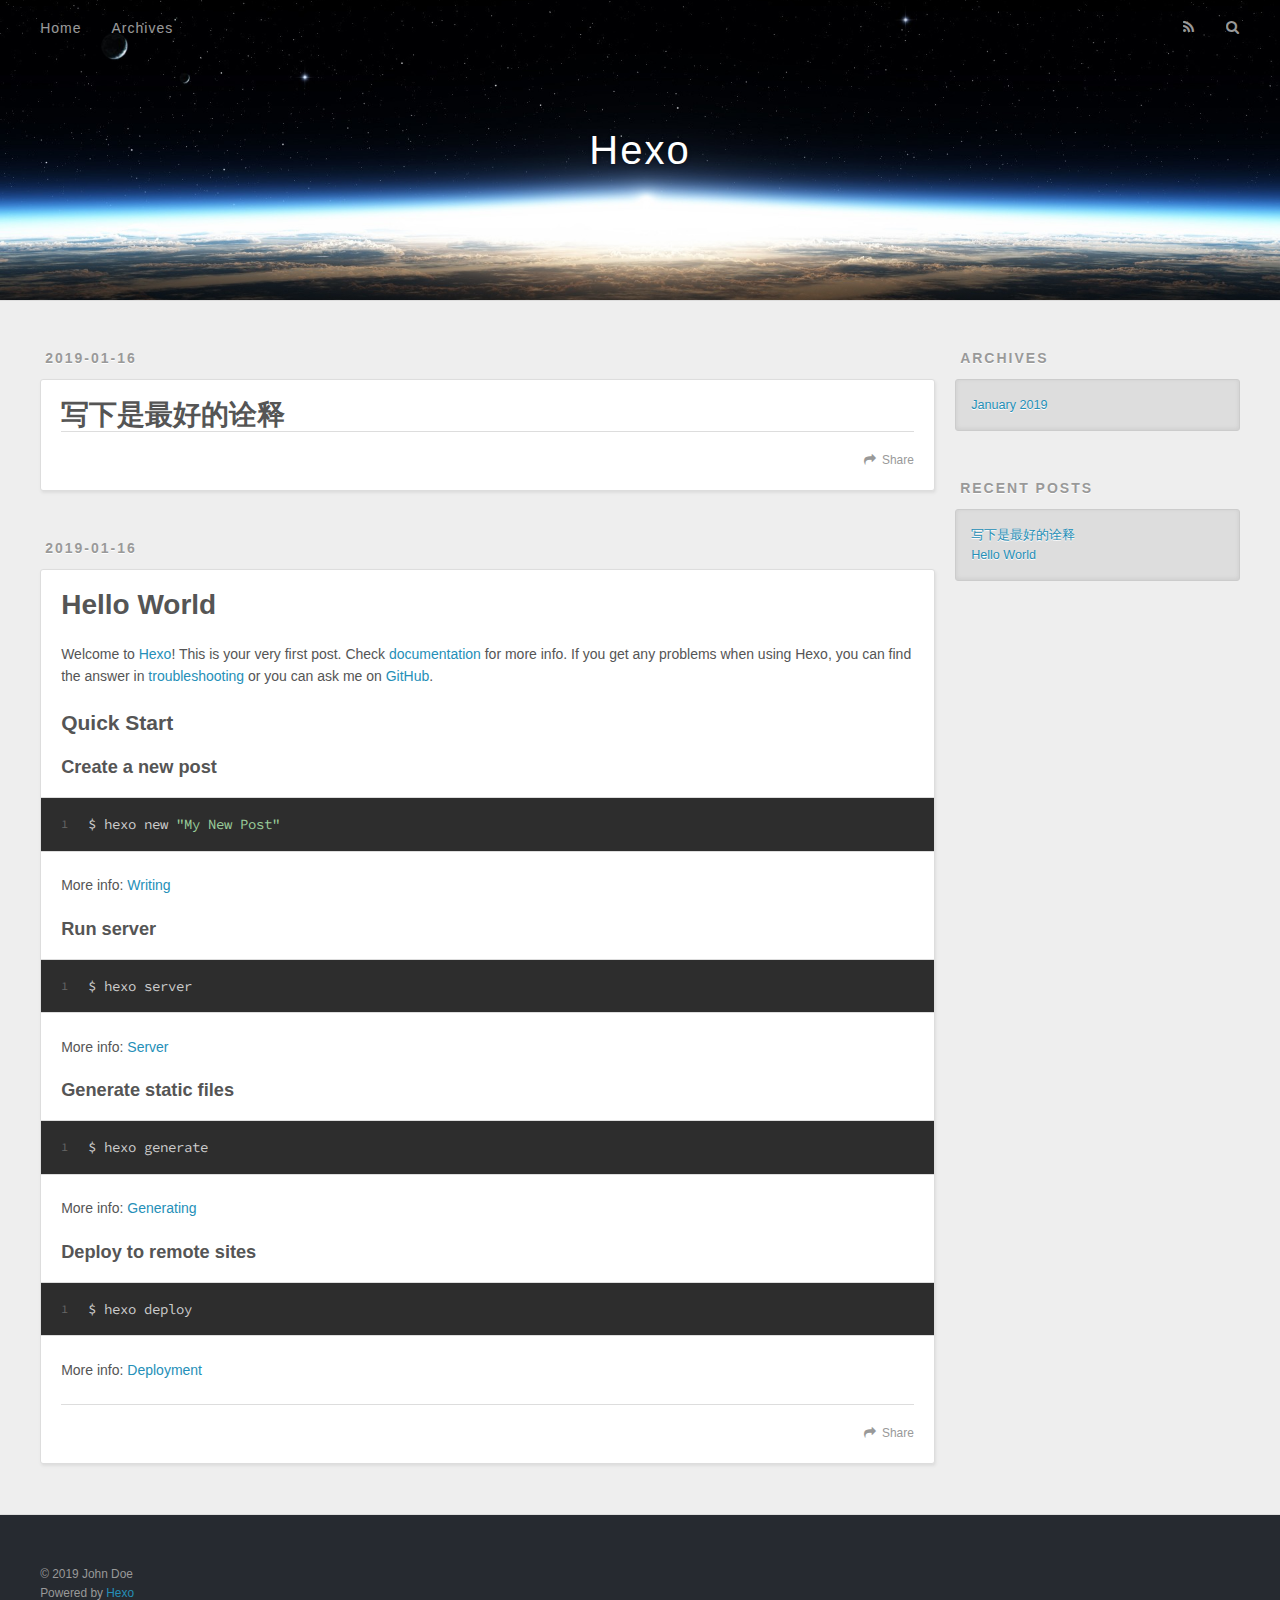
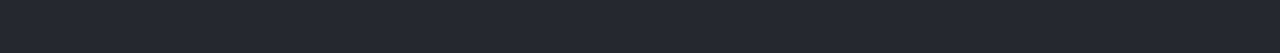
==== index.html @ 261a1e68 "Site updated: 2019-01-16 23:44:42" ====
<!DOCTYPE html>
<html>
<head><meta name="generator" content="Hexo 3.8.0">
  <meta charset="utf-8">
  

  
  <title>Hexo</title>
  <meta name="viewport" content="width=device-width, initial-scale=1, maximum-scale=1">
  <meta property="og:type" content="website">
<meta property="og:title" content="Hexo">
<meta property="og:url" content="http://yoursite.com/index.html">
<meta property="og:site_name" content="Hexo">
<meta property="og:locale" content="default">
<meta name="twitter:card" content="summary">
<meta name="twitter:title" content="Hexo">
  
    <link rel="alternate" href="/atom.xml" title="Hexo" type="application/atom+xml">
  
  
    <link rel="icon" href="/favicon.png">
  
  
    <link href="//fonts.googleapis.com/css?family=Source+Code+Pro" rel="stylesheet" type="text/css">
  
  <link rel="stylesheet" href="/css/style.css">
</head>
</html>
<body>
  <div id="container">
    <div id="wrap">
      <header id="header">
  <div id="banner"></div>
  <div id="header-outer" class="outer">
    <div id="header-title" class="inner">
      <h1 id="logo-wrap">
        <a href="/" id="logo">Hexo</a>
      </h1>
      
    </div>
    <div id="header-inner" class="inner">
      <nav id="main-nav">
        <a id="main-nav-toggle" class="nav-icon"></a>
        
          <a class="main-nav-link" href="/">Home</a>
        
          <a class="main-nav-link" href="/archives">Archives</a>
        
      </nav>
      <nav id="sub-nav">
        
          <a id="nav-rss-link" class="nav-icon" href="/atom.xml" title="RSS Feed"></a>
        
        <a id="nav-search-btn" class="nav-icon" title="Search"></a>
      </nav>
      <div id="search-form-wrap">
        <form action="//google.com/search" method="get" accept-charset="UTF-8" class="search-form"><input type="search" name="q" class="search-form-input" placeholder="Search"><button type="submit" class="search-form-submit">&#xF002;</button><input type="hidden" name="sitesearch" value="http://yoursite.com"></form>
      </div>
    </div>
  </div>
</header>
      <div class="outer">
        <section id="main">
  
    <article id="post-写下是最好的诠释" class="article article-type-post" itemscope="" itemprop="blogPost">
  <div class="article-meta">
    <a href="/2019/01/16/写下是最好的诠释/" class="article-date">
  <time datetime="2019-01-16T15:41:23.000Z" itemprop="datePublished">2019-01-16</time>
</a>
    
  </div>
  <div class="article-inner">
    
    
      <header class="article-header">
        
  
    <h1 itemprop="name">
      <a class="article-title" href="/2019/01/16/写下是最好的诠释/">写下是最好的诠释</a>
    </h1>
  

      </header>
    
    <div class="article-entry" itemprop="articleBody">
      
        
      
    </div>
    <footer class="article-footer">
      <a data-url="http://yoursite.com/2019/01/16/写下是最好的诠释/" data-id="cjqzctghq0001343mx49k6bph" class="article-share-link">Share</a>
      
      
    </footer>
  </div>
  
</article>


  
    <article id="post-hello-world" class="article article-type-post" itemscope="" itemprop="blogPost">
  <div class="article-meta">
    <a href="/2019/01/16/hello-world/" class="article-date">
  <time datetime="2019-01-16T15:27:47.713Z" itemprop="datePublished">2019-01-16</time>
</a>
    
  </div>
  <div class="article-inner">
    
    
      <header class="article-header">
        
  
    <h1 itemprop="name">
      <a class="article-title" href="/2019/01/16/hello-world/">Hello World</a>
    </h1>
  

      </header>
    
    <div class="article-entry" itemprop="articleBody">
      
        <p>Welcome to <a href="https://hexo.io/" target="_blank" rel="noopener">Hexo</a>! This is your very first post. Check <a href="https://hexo.io/docs/" target="_blank" rel="noopener">documentation</a> for more info. If you get any problems when using Hexo, you can find the answer in <a href="https://hexo.io/docs/troubleshooting.html" target="_blank" rel="noopener">troubleshooting</a> or you can ask me on <a href="https://github.com/hexojs/hexo/issues" target="_blank" rel="noopener">GitHub</a>.</p>
<h2 id="Quick-Start"><a href="#Quick-Start" class="headerlink" title="Quick Start"></a>Quick Start</h2><h3 id="Create-a-new-post"><a href="#Create-a-new-post" class="headerlink" title="Create a new post"></a>Create a new post</h3><figure class="highlight bash"><table><tr><td class="gutter"><pre><span class="line">1</span><br></pre></td><td class="code"><pre><span class="line">$ hexo new <span class="string">"My New Post"</span></span><br></pre></td></tr></table></figure>
<p>More info: <a href="https://hexo.io/docs/writing.html" target="_blank" rel="noopener">Writing</a></p>
<h3 id="Run-server"><a href="#Run-server" class="headerlink" title="Run server"></a>Run server</h3><figure class="highlight bash"><table><tr><td class="gutter"><pre><span class="line">1</span><br></pre></td><td class="code"><pre><span class="line">$ hexo server</span><br></pre></td></tr></table></figure>
<p>More info: <a href="https://hexo.io/docs/server.html" target="_blank" rel="noopener">Server</a></p>
<h3 id="Generate-static-files"><a href="#Generate-static-files" class="headerlink" title="Generate static files"></a>Generate static files</h3><figure class="highlight bash"><table><tr><td class="gutter"><pre><span class="line">1</span><br></pre></td><td class="code"><pre><span class="line">$ hexo generate</span><br></pre></td></tr></table></figure>
<p>More info: <a href="https://hexo.io/docs/generating.html" target="_blank" rel="noopener">Generating</a></p>
<h3 id="Deploy-to-remote-sites"><a href="#Deploy-to-remote-sites" class="headerlink" title="Deploy to remote sites"></a>Deploy to remote sites</h3><figure class="highlight bash"><table><tr><td class="gutter"><pre><span class="line">1</span><br></pre></td><td class="code"><pre><span class="line">$ hexo deploy</span><br></pre></td></tr></table></figure>
<p>More info: <a href="https://hexo.io/docs/deployment.html" target="_blank" rel="noopener">Deployment</a></p>

      
    </div>
    <footer class="article-footer">
      <a data-url="http://yoursite.com/2019/01/16/hello-world/" data-id="cjqzctghe0000343myiyubyk4" class="article-share-link">Share</a>
      
      
    </footer>
  </div>
  
</article>


  


</section>
        
          <aside id="sidebar">
  
    

  
    

  
    
  
    
  <div class="widget-wrap">
    <h3 class="widget-title">Archives</h3>
    <div class="widget">
      <ul class="archive-list"><li class="archive-list-item"><a class="archive-list-link" href="/archives/2019/01/">January 2019</a></li></ul>
    </div>
  </div>


  
    
  <div class="widget-wrap">
    <h3 class="widget-title">Recent Posts</h3>
    <div class="widget">
      <ul>
        
          <li>
            <a href="/2019/01/16/写下是最好的诠释/">写下是最好的诠释</a>
          </li>
        
          <li>
            <a href="/2019/01/16/hello-world/">Hello World</a>
          </li>
        
      </ul>
    </div>
  </div>

  
</aside>
        
      </div>
      <footer id="footer">
  
  <div class="outer">
    <div id="footer-info" class="inner">
      &copy; 2019 John Doe<br>
      Powered by <a href="http://hexo.io/" target="_blank">Hexo</a>
    </div>
  </div>
</footer>
    </div>
    <nav id="mobile-nav">
  
    <a href="/" class="mobile-nav-link">Home</a>
  
    <a href="/archives" class="mobile-nav-link">Archives</a>
  
</nav>
    

<script src="//ajax.googleapis.com/ajax/libs/jquery/2.0.3/jquery.min.js"></script>


  <link rel="stylesheet" href="/fancybox/jquery.fancybox.css">
  <script src="/fancybox/jquery.fancybox.pack.js"></script>


<script src="/js/script.js"></script>



  </div>
</body>
</html>
---- css/style.css ----
body {
  width: 100%;
}
body:before,
body:after {
  content: "";
  display: table;
}
body:after {
  clear: both;
}
html,
body,
div,
span,
applet,
object,
iframe,
h1,
h2,
h3,
h4,
h5,
h6,
p,
blockquote,
pre,
a,
abbr,
acronym,
address,
big,
cite,
code,
del,
dfn,
em,
img,
ins,
kbd,
q,
s,
samp,
small,
strike,
strong,
sub,
sup,
tt,
var,
dl,
dt,
dd,
ol,
ul,
li,
fieldset,
form,
label,
legend,
table,
caption,
tbody,
tfoot,
thead,
tr,
th,
td {
  margin: 0;
  padding: 0;
  border: 0;
  outline: 0;
  font-weight: inherit;
  font-style: inherit;
  font-family: inherit;
  font-size: 100%;
  vertical-align: baseline;
}
body {
  line-height: 1;
  color: #000;
  background: #fff;
}
ol,
ul {
  list-style: none;
}
table {
  border-collapse: separate;
  border-spacing: 0;
  vertical-align: middle;
}
caption,
th,
td {
  text-align: left;
  font-weight: normal;
  vertical-align: middle;
}
a img {
  border: none;
}
input,
button {
  margin: 0;
  padding: 0;
}
input::-moz-focus-inner,
button::-moz-focus-inner {
  border: 0;
  padding: 0;
}
@font-face {
  font-family: FontAwesome;
  font-style: normal;
  font-weight: normal;
  src: url("fonts/fontawesome-webfont.eot?v=#4.0.3");
  src: url("fonts/fontawesome-webfont.eot?#iefix&v=#4.0.3") format("embedded-opentype"), url("fonts/fontawesome-webfont.woff?v=#4.0.3") format("woff"), url("fonts/fontawesome-webfont.ttf?v=#4.0.3") format("truetype"), url("fonts/fontawesome-webfont.svg#fontawesomeregular?v=#4.0.3") format("svg");
}
html,
body,
#container {
  height: 100%;
}
body {
  background: #eee;
  font: 14px -apple-system, BlinkMacSystemFont, "Segoe UI", "Roboto", "Oxygen", "Ubuntu", "Cantarell", "Fira Sans", "Droid Sans", "Helvetica Neue", sans-serif;
  -webkit-text-size-adjust: 100%;
}
.outer {
  max-width: 1220px;
  margin: 0 auto;
  padding: 0 20px;
}
.outer:before,
.outer:after {
  content: "";
  display: table;
}
.outer:after {
  clear: both;
}
.inner {
  display: inline;
  float: left;
  width: 98.33333333333333%;
  margin: 0 0.833333333333333%;
}
.left,
.alignleft {
  float: left;
}
.right,
.alignright {
  float: right;
}
.clear {
  clear: both;
}
#container {
  position: relative;
}
.mobile-nav-on {
  overflow: hidden;
}
#wrap {
  height: 100%;
  width: 100%;
  position: absolute;
  top: 0;
  left: 0;
  -webkit-transition: 0.2s ease-out;
  -moz-transition: 0.2s ease-out;
  -ms-transition: 0.2s ease-out;
  transition: 0.2s ease-out;
  z-index: 1;
  background: #eee;
}
.mobile-nav-on #wrap {
  left: 280px;
}
@media screen and (min-width: 768px) {
  #main {
    display: inline;
    float: left;
    width: 73.33333333333333%;
    margin: 0 0.833333333333333%;
  }
}
.article-date,
.article-category-link,
.archive-year,
.widget-title {
  text-decoration: none;
  text-transform: uppercase;
  letter-spacing: 2px;
  color: #999;
  margin-bottom: 1em;
  margin-left: 5px;
  line-height: 1em;
  text-shadow: 0 1px #fff;
  font-weight: bold;
}
.article-inner,
.archive-article-inner {
  background: #fff;
  -webkit-box-shadow: 1px 2px 3px #ddd;
  box-shadow: 1px 2px 3px #ddd;
  border: 1px solid #ddd;
  border-radius: 3px;
}
.article-entry h1,
.widget h1 {
  font-size: 2em;
}
.article-entry h2,
.widget h2 {
  font-size: 1.5em;
}
.article-entry h3,
.widget h3 {
  font-size: 1.3em;
}
.article-entry h4,
.widget h4 {
  font-size: 1.2em;
}
.article-entry h5,
.widget h5 {
  font-size: 1em;
}
.article-entry h6,
.widget h6 {
  font-size: 1em;
  color: #999;
}
.article-entry hr,
.widget hr {
  border: 1px dashed #ddd;
}
.article-entry strong,
.widget strong {
  font-weight: bold;
}
.article-entry em,
.widget em,
.article-entry cite,
.widget cite {
  font-style: italic;
}
.article-entry sup,
.widget sup,
.article-entry sub,
.widget sub {
  font-size: 0.75em;
  line-height: 0;
  position: relative;
  vertical-align: baseline;
}
.article-entry sup,
.widget sup {
  top: -0.5em;
}
.article-entry sub,
.widget sub {
  bottom: -0.2em;
}
.article-entry small,
.widget small {
  font-size: 0.85em;
}
.article-entry acronym,
.widget acronym,
.article-entry abbr,
.widget abbr {
  border-bottom: 1px dotted;
}
.article-entry ul,
.widget ul,
.article-entry ol,
.widget ol,
.article-entry dl,
.widget dl {
  margin: 0 20px;
  line-height: 1.6em;
}
.article-entry ul ul,
.widget ul ul,
.article-entry ol ul,
.widget ol ul,
.article-entry ul ol,
.widget ul ol,
.article-entry ol ol,
.widget ol ol {
  margin-top: 0;
  margin-bottom: 0;
}
.article-entry ul,
.widget ul {
  list-style: disc;
}
.article-entry ol,
.widget ol {
  list-style: decimal;
}
.article-entry dt,
.widget dt {
  font-weight: bold;
}
#header {
  height: 300px;
  position: relative;
  border-bottom: 1px solid #ddd;
}
#header:before,
#header:after {
  content: "";
  position: absolute;
  left: 0;
  right: 0;
  height: 40px;
}
#header:before {
  top: 0;
  background: -webkit-linear-gradient(rgba(0,0,0,0.2), transparent);
  background: -moz-linear-gradient(rgba(0,0,0,0.2), transparent);
  background: -ms-linear-gradient(rgba(0,0,0,0.2), transparent);
  background: linear-gradient(rgba(0,0,0,0.2), transparent);
}
#header:after {
  bottom: 0;
  background: -webkit-linear-gradient(transparent, rgba(0,0,0,0.2));
  background: -moz-linear-gradient(transparent, rgba(0,0,0,0.2));
  background: -ms-linear-gradient(transparent, rgba(0,0,0,0.2));
  background: linear-gradient(transparent, rgba(0,0,0,0.2));
}
#header-outer {
  height: 100%;
  position: relative;
}
#header-inner {
  position: relative;
  overflow: hidden;
}
#banner {
  position: absolute;
  top: 0;
  left: 0;
  width: 100%;
  height: 100%;
  background: url("images/banner.jpg") center #000;
  -webkit-background-size: cover;
  -moz-background-size: cover;
  background-size: cover;
  z-index: -1;
}
#header-title {
  text-align: center;
  height: 40px;
  position: absolute;
  top: 50%;
  left: 0;
  margin-top: -20px;
}
#logo,
#subtitle {
  text-decoration: none;
  color: #fff;
  font-weight: 300;
  text-shadow: 0 1px 4px rgba(0,0,0,0.3);
}
#logo {
  font-size: 40px;
  line-height: 40px;
  letter-spacing: 2px;
}
#subtitle {
  font-size: 16px;
  line-height: 16px;
  letter-spacing: 1px;
}
#subtitle-wrap {
  margin-top: 16px;
}
#main-nav {
  float: left;
  margin-left: -15px;
}
.nav-icon,
.main-nav-link {
  float: left;
  color: #fff;
  opacity: 0.6;
  text-decoration: none;
  text-shadow: 0 1px rgba(0,0,0,0.2);
  -webkit-transition: opacity 0.2s;
  -moz-transition: opacity 0.2s;
  -ms-transition: opacity 0.2s;
  transition: opacity 0.2s;
  display: block;
  padding: 20px 15px;
}
.nav-icon:hover,
.main-nav-link:hover {
  opacity: 1;
}
.nav-icon {
  font-family: FontAwesome;
  text-align: center;
  font-size: 14px;
  width: 14px;
  height: 14px;
  padding: 20px 15px;
  position: relative;
  cursor: pointer;
}
.main-nav-link {
  font-weight: 300;
  letter-spacing: 1px;
}
@media screen and (max-width: 479px) {
  .main-nav-link {
    display: none;
  }
}
#main-nav-toggle {
  display: none;
}
#main-nav-toggle:before {
  content: "\f0c9";
}
@media screen and (max-width: 479px) {
  #main-nav-toggle {
    display: block;
  }
}
#sub-nav {
  float: right;
  margin-right: -15px;
}
#nav-rss-link:before {
  content: "\f09e";
}
#nav-search-btn:before {
  content: "\f002";
}
#search-form-wrap {
  position: absolute;
  top: 15px;
  width: 150px;
  height: 30px;
  right: -150px;
  opacity: 0;
  -webkit-transition: 0.2s ease-out;
  -moz-transition: 0.2s ease-out;
  -ms-transition: 0.2s ease-out;
  transition: 0.2s ease-out;
}
#search-form-wrap.on {
  opacity: 1;
  right: 0;
}
@media screen and (max-width: 479px) {
  #search-form-wrap {
    width: 100%;
    right: -100%;
  }
}
.search-form {
  position: absolute;
  top: 0;
  left: 0;
  right: 0;
  background: #fff;
  padding: 5px 15px;
  border-radius: 15px;
  -webkit-box-shadow: 0 0 10px rgba(0,0,0,0.3);
  box-shadow: 0 0 10px rgba(0,0,0,0.3);
}
.search-form-input {
  border: none;
  background: none;
  color: #555;
  width: 100%;
  font: 13px -apple-system, BlinkMacSystemFont, "Segoe UI", "Roboto", "Oxygen", "Ubuntu", "Cantarell", "Fira Sans", "Droid Sans", "Helvetica Neue", sans-serif;
  outline: none;
}
.search-form-input::-webkit-search-results-decoration,
.search-form-input::-webkit-search-cancel-button {
  -webkit-appearance: none;
}
.search-form-submit {
  position: absolute;
  top: 50%;
  right: 10px;
  margin-top: -7px;
  font: 13px FontAwesome;
  border: none;
  background: none;
  color: #bbb;
  cursor: pointer;
}
.search-form-submit:hover,
.search-form-submit:focus {
  color: #777;
}
.article {
  margin: 50px 0;
}
.article-inner {
  overflow: hidden;
}
.article-meta:before,
.article-meta:after {
  content: "";
  display: table;
}
.article-meta:after {
  clear: both;
}
.article-date {
  float: left;
}
.article-category {
  float: left;
  line-height: 1em;
  color: #ccc;
  text-shadow: 0 1px #fff;
  margin-left: 8px;
}
.article-category:before {
  content: "\2022";
}
.article-category-link {
  margin: 0 12px 1em;
}
.article-header {
  padding: 20px 20px 0;
}
.article-title {
  text-decoration: none;
  font-size: 2em;
  font-weight: bold;
  color: #555;
  line-height: 1.1em;
  -webkit-transition: color 0.2s;
  -moz-transition: color 0.2s;
  -ms-transition: color 0.2s;
  transition: color 0.2s;
}
a.article-title:hover {
  color: #258fb8;
}
.article-entry {
  color: #555;
  padding: 0 20px;
}
.article-entry:before,
.article-entry:after {
  content: "";
  display: table;
}
.article-entry:after {
  clear: both;
}
.article-entry p,
.article-entry table {
  line-height: 1.6em;
  margin: 1.6em 0;
}
.article-entry h1,
.article-entry h2,
.article-entry h3,
.article-entry h4,
.article-entry h5,
.article-entry h6 {
  font-weight: bold;
}
.article-entry h1,
.article-entry h2,
.article-entry h3,
.article-entry h4,
.article-entry h5,
.article-entry h6 {
  line-height: 1.1em;
  margin: 1.1em 0;
}
.article-entry a {
  color: #258fb8;
  text-decoration: none;
}
.article-entry a:hover {
  text-decoration: underline;
}
.article-entry ul,
.article-entry ol,
.article-entry dl {
  margin-top: 1.6em;
  margin-bottom: 1.6em;
}
.article-entry img,
.article-entry video {
  max-width: 100%;
  height: auto;
  display: block;
  margin: auto;
}
.article-entry iframe {
  border: none;
}
.article-entry table {
  width: 100%;
  border-collapse: collapse;
  border-spacing: 0;
}
.article-entry th {
  font-weight: bold;
  border-bottom: 3px solid #ddd;
  padding-bottom: 0.5em;
}
.article-entry td {
  border-bottom: 1px solid #ddd;
  padding: 10px 0;
}
.article-entry blockquote {
  font-family: Georgia, "Times New Roman", serif;
  font-size: 1.4em;
  margin: 1.6em 20px;
  text-align: center;
}
.article-entry blockquote footer {
  font-size: 14px;
  margin: 1.6em 0;
  font-family: -apple-system, BlinkMacSystemFont, "Segoe UI", "Roboto", "Oxygen", "Ubuntu", "Cantarell", "Fira Sans", "Droid Sans", "Helvetica Neue", sans-serif;
}
.article-entry blockquote footer cite:before {
  content: "—";
  padding: 0 0.5em;
}
.article-entry .pullquote {
  text-align: left;
  width: 45%;
  margin: 0;
}
.article-entry .pullquote.left {
  margin-left: 0.5em;
  margin-right: 1em;
}
.article-entry .pullquote.right {
  margin-right: 0.5em;
  margin-left: 1em;
}
.article-entry .caption {
  color: #999;
  display: block;
  font-size: 0.9em;
  margin-top: 0.5em;
  position: relative;
  text-align: center;
}
.article-entry .video-container {
  position: relative;
  padding-top: 56.25%;
  height: 0;
  overflow: hidden;
}
.article-entry .video-container iframe,
.article-entry .video-container object,
.article-entry .video-container embed {
  position: absolute;
  top: 0;
  left: 0;
  width: 100%;
  height: 100%;
  margin-top: 0;
}
.article-more-link a {
  display: inline-block;
  line-height: 1em;
  padding: 6px 15px;
  border-radius: 15px;
  background: #eee;
  color: #999;
  text-shadow: 0 1px #fff;
  text-decoration: none;
}
.article-more-link a:hover {
  background: #258fb8;
  color: #fff;
  text-decoration: none;
  text-shadow: 0 1px #1e7293;
}
.article-footer {
  font-size: 0.85em;
  line-height: 1.6em;
  border-top: 1px solid #ddd;
  padding-top: 1.6em;
  margin: 0 20px 20px;
}
.article-footer:before,
.article-footer:after {
  content: "";
  display: table;
}
.article-footer:after {
  clear: both;
}
.article-footer a {
  color: #999;
  text-decoration: none;
}
.article-footer a:hover {
  color: #555;
}
.article-tag-list-item {
  float: left;
  margin-right: 10px;
}
.article-tag-list-link:before {
  content: "#";
}
.article-comment-link {
  float: right;
}
.article-comment-link:before {
  content: "\f075";
  font-family: FontAwesome;
  padding-right: 8px;
}
.article-share-link {
  cursor: pointer;
  float: right;
  margin-left: 20px;
}
.article-share-link:before {
  content: "\f064";
  font-family: FontAwesome;
  padding-right: 6px;
}
#article-nav {
  position: relative;
}
#article-nav:before,
#article-nav:after {
  content: "";
  display: table;
}
#article-nav:after {
  clear: both;
}
@media screen and (min-width: 768px) {
  #article-nav {
    margin: 50px 0;
  }
  #article-nav:before {
    width: 8px;
    height: 8px;
    position: absolute;
    top: 50%;
    left: 50%;
    margin-top: -4px;
    margin-left: -4px;
    content: "";
    border-radius: 50%;
    background: #ddd;
    -webkit-box-shadow: 0 1px 2px #fff;
    box-shadow: 0 1px 2px #fff;
  }
}
.article-nav-link-wrap {
  text-decoration: none;
  text-shadow: 0 1px #fff;
  color: #999;
  -webkit-box-sizing: border-box;
  -moz-box-sizing: border-box;
  box-sizing: border-box;
  margin-top: 50px;
  text-align: center;
  display: block;
}
.article-nav-link-wrap:hover {
  color: #555;
}
@media screen and (min-width: 768px) {
  .article-nav-link-wrap {
    width: 50%;
    margin-top: 0;
  }
}
@media screen and (min-width: 768px) {
  #article-nav-newer {
    float: left;
    text-align: right;
    padding-right: 20px;
  }
}
@media screen and (min-width: 768px) {
  #article-nav-older {
    float: right;
    text-align: left;
    padding-left: 20px;
  }
}
.article-nav-caption {
  text-transform: uppercase;
  letter-spacing: 2px;
  color: #ddd;
  line-height: 1em;
  font-weight: bold;
}
#article-nav-newer .article-nav-caption {
  margin-right: -2px;
}
.article-nav-title {
  font-size: 0.85em;
  line-height: 1.6em;
  margin-top: 0.5em;
}
.article-share-box {
  position: absolute;
  display: none;
  background: #fff;
  -webkit-box-shadow: 1px 2px 10px rgba(0,0,0,0.2);
  box-shadow: 1px 2px 10px rgba(0,0,0,0.2);
  border-radius: 3px;
  margin-left: -145px;
  overflow: hidden;
  z-index: 1;
}
.article-share-box.on {
  display: block;
}
.article-share-input {
  width: 100%;
  background: none;
  -webkit-box-sizing: border-box;
  -moz-box-sizing: border-box;
  box-sizing: border-box;
  font: 14px -apple-system, BlinkMacSystemFont, "Segoe UI", "Roboto", "Oxygen", "Ubuntu", "Cantarell", "Fira Sans", "Droid Sans", "Helvetica Neue", sans-serif;
  padding: 0 15px;
  color: #555;
  outline: none;
  border: 1px solid #ddd;
  border-radius: 3px 3px 0 0;
  height: 36px;
  line-height: 36px;
}
.article-share-links {
  background: #eee;
}
.article-share-links:before,
.article-share-links:after {
  content: "";
  display: table;
}
.article-share-links:after {
  clear: both;
}
.article-share-twitter,
.article-share-facebook,
.article-share-pinterest,
.article-share-google {
  width: 50px;
  height: 36px;
  display: block;
  float: left;
  position: relative;
  color: #999;
  text-shadow: 0 1px #fff;
}
.article-share-twitter:before,
.article-share-facebook:before,
.article-share-pinterest:before,
.article-share-google:before {
  font-size: 20px;
  font-family: FontAwesome;
  width: 20px;
  height: 20px;
  position: absolute;
  top: 50%;
  left: 50%;
  margin-top: -10px;
  margin-left: -10px;
  text-align: center;
}
.article-share-twitter:hover,
.article-share-facebook:hover,
.article-share-pinterest:hover,
.article-share-google:hover {
  color: #fff;
}
.article-share-twitter:before {
  content: "\f099";
}
.article-share-twitter:hover {
  background: #00aced;
  text-shadow: 0 1px #008abe;
}
.article-share-facebook:before {
  content: "\f09a";
}
.article-share-facebook:hover {
  background: #3b5998;
  text-shadow: 0 1px #2f477a;
}
.article-share-pinterest:before {
  content: "\f0d2";
}
.article-share-pinterest:hover {
  background: #cb2027;
  text-shadow: 0 1px #a21a1f;
}
.article-share-google:before {
  content: "\f0d5";
}
.article-share-google:hover {
  background: #dd4b39;
  text-shadow: 0 1px #be3221;
}
.article-gallery {
  background: #000;
  position: relative;
}
.article-gallery-photos {
  position: relative;
  overflow: hidden;
}
.article-gallery-img {
  display: none;
  max-width: 100%;
}
.article-gallery-img:first-child {
  display: block;
}
.article-gallery-img.loaded {
  position: absolute;
  display: block;
}
.article-gallery-img img {
  display: block;
  max-width: 100%;
  margin: 0 auto;
}
#comments {
  background: #fff;
  -webkit-box-shadow: 1px 2px 3px #ddd;
  box-shadow: 1px 2px 3px #ddd;
  padding: 20px;
  border: 1px solid #ddd;
  border-radius: 3px;
  margin: 50px 0;
}
#comments a {
  color: #258fb8;
}
.archives-wrap {
  margin: 50px 0;
}
.archives:before,
.archives:after {
  content: "";
  display: table;
}
.archives:after {
  clear: both;
}
.archive-year-wrap {
  margin-bottom: 1em;
}
.archives {
  -webkit-column-gap: 10px;
  -moz-column-gap: 10px;
  column-gap: 10px;
}
@media screen and (min-width: 480px) and (max-width: 767px) {
  .archives {
    -webkit-column-count: 2;
    -moz-column-count: 2;
    column-count: 2;
  }
}
@media screen and (min-width: 768px) {
  .archives {
    -webkit-column-count: 3;
    -moz-column-count: 3;
    column-count: 3;
  }
}
.archive-article {
  -webkit-column-break-inside: avoid;
  page-break-inside: avoid;
  overflow: hidden;
  break-inside: avoid-column;
}
.archive-article-inner {
  padding: 10px;
  margin-bottom: 15px;
}
.archive-article-title {
  text-decoration: none;
  font-weight: bold;
  color: #555;
  -webkit-transition: color 0.2s;
  -moz-transition: color 0.2s;
  -ms-transition: color 0.2s;
  transition: color 0.2s;
  line-height: 1.6em;
}
.archive-article-title:hover {
  color: #258fb8;
}
.archive-article-footer {
  margin-top: 1em;
}
.archive-article-date {
  color: #999;
  text-decoration: none;
  font-size: 0.85em;
  line-height: 1em;
  margin-bottom: 0.5em;
  display: block;
}
#page-nav {
  margin: 50px auto;
  background: #fff;
  -webkit-box-shadow: 1px 2px 3px #ddd;
  box-shadow: 1px 2px 3px #ddd;
  border: 1px solid #ddd;
  border-radius: 3px;
  text-align: center;
  color: #999;
  overflow: hidden;
}
#page-nav:before,
#page-nav:after {
  content: "";
  display: table;
}
#page-nav:after {
  clear: both;
}
#page-nav a,
#page-nav span {
  padding: 10px 20px;
  line-height: 1;
  height: 2ex;
}
#page-nav a {
  color: #999;
  text-decoration: none;
}
#page-nav a:hover {
  background: #999;
  color: #fff;
}
#page-nav .prev {
  float: left;
}
#page-nav .next {
  float: right;
}
#page-nav .page-number {
  display: inline-block;
}
@media screen and (max-width: 479px) {
  #page-nav .page-number {
    display: none;
  }
}
#page-nav .current {
  color: #555;
  font-weight: bold;
}
#page-nav .space {
  color: #ddd;
}
#footer {
  background: #262a30;
  padding: 50px 0;
  border-top: 1px solid #ddd;
  color: #999;
}
#footer a {
  color: #258fb8;
  text-decoration: none;
}
#footer a:hover {
  text-decoration: underline;
}
#footer-info {
  line-height: 1.6em;
  font-size: 0.85em;
}
.article-entry pre,
.article-entry .highlight {
  background: #2d2d2d;
  margin: 0 -20px;
  padding: 15px 20px;
  border-style: solid;
  border-color: #ddd;
  border-width: 1px 0;
  overflow: auto;
  color: #ccc;
  line-height: 22.400000000000002px;
}
.article-entry .highlight .gutter pre,
.article-entry .gist .gist-file .gist-data .line-numbers {
  color: #666;
  font-size: 0.85em;
}
.article-entry pre,
.article-entry code {
  font-family: "Source Code Pro", Consolas, Monaco, Menlo, Consolas, monospace;
}
.article-entry code {
  background: #eee;
  text-shadow: 0 1px #fff;
  padding: 0 0.3em;
}
.article-entry pre code {
  background: none;
  text-shadow: none;
  padding: 0;
}
.article-entry .highlight pre {
  border: none;
  margin: 0;
  padding: 0;
}
.article-entry .highlight table {
  margin: 0;
  width: auto;
}
.article-entry .highlight td {
  border: none;
  padding: 0;
}
.article-entry .highlight figcaption {
  font-size: 0.85em;
  color: #999;
  line-height: 1em;
  margin-bottom: 1em;
}
.article-entry .highlight figcaption:before,
.article-entry .highlight figcaption:after {
  content: "";
  display: table;
}
.article-entry .highlight figcaption:after {
  clear: both;
}
.article-entry .highlight figcaption a {
  float: right;
}
.article-entry .highlight .gutter pre {
  text-align: right;
  padding-right: 20px;
}
.article-entry .highlight .line {
  height: 22.400000000000002px;
}
.article-entry .highlight .line.marked {
  background: #515151;
}
.article-entry .gist {
  margin: 0 -20px;
  border-style: solid;
  border-color: #ddd;
  border-width: 1px 0;
  background: #2d2d2d;
  padding: 15px 20px 15px 0;
}
.article-entry .gist .gist-file {
  border: none;
  font-family: "Source Code Pro", Consolas, Monaco, Menlo, Consolas, monospace;
  margin: 0;
}
.article-entry .gist .gist-file .gist-data {
  background: none;
  border: none;
}
.article-entry .gist .gist-file .gist-data .line-numbers {
  background: none;
  border: none;
  padding: 0 20px 0 0;
}
.article-entry .gist .gist-file .gist-data .line-data {
  padding: 0 !important;
}
.article-entry .gist .gist-file .highlight {
  margin: 0;
  padding: 0;
  border: none;
}
.article-entry .gist .gist-file .gist-meta {
  background: #2d2d2d;
  color: #999;
  font: 0.85em -apple-system, BlinkMacSystemFont, "Segoe UI", "Roboto", "Oxygen", "Ubuntu", "Cantarell", "Fira Sans", "Droid Sans", "Helvetica Neue", sans-serif;
  text-shadow: 0 0;
  padding: 0;
  margin-top: 1em;
  margin-left: 20px;
}
.article-entry .gist .gist-file .gist-meta a {
  color: #258fb8;
  font-weight: normal;
}
.article-entry .gist .gist-file .gist-meta a:hover {
  text-decoration: underline;
}
pre .comment,
pre .title {
  color: #999;
}
pre .variable,
pre .attribute,
pre .tag,
pre .regexp,
pre .ruby .constant,
pre .xml .tag .title,
pre .xml .pi,
pre .xml .doctype,
pre .html .doctype,
pre .css .id,
pre .css .class,
pre .css .pseudo {
  color: #f2777a;
}
pre .number,
pre .preprocessor,
pre .built_in,
pre .literal,
pre .params,
pre .constant {
  color: #f99157;
}
pre .class,
pre .ruby .class .title,
pre .css .rules .attribute {
  color: #9c9;
}
pre .string,
pre .value,
pre .inheritance,
pre .header,
pre .ruby .symbol,
pre .xml .cdata {
  color: #9c9;
}
pre .css .hexcolor {
  color: #6cc;
}
pre .function,
pre .python .decorator,
pre .python .title,
pre .ruby .function .title,
pre .ruby .title .keyword,
pre .perl .sub,
pre .javascript .title,
pre .coffeescript .title {
  color: #69c;
}
pre .keyword,
pre .javascript .function {
  color: #c9c;
}
@media screen and (max-width: 479px) {
  #mobile-nav {
    position: absolute;
    top: 0;
    left: 0;
    width: 280px;
    height: 100%;
    background: #191919;
    border-right: 1px solid #fff;
  }
}
@media screen and (max-width: 479px) {
  .mobile-nav-link {
    display: block;
    color: #999;
    text-decoration: none;
    padding: 15px 20px;
    font-weight: bold;
  }
  .mobile-nav-link:hover {
    color: #fff;
  }
}
@media screen and (min-width: 768px) {
  #sidebar {
    display: inline;
    float: left;
    width: 23.333333333333332%;
    margin: 0 0.833333333333333%;
  }
}
.widget-wrap {
  margin: 50px 0;
}
.widget {
  color: #777;
  text-shadow: 0 1px #fff;
  background: #ddd;
  -webkit-box-shadow: 0 -1px 4px #ccc inset;
  box-shadow: 0 -1px 4px #ccc inset;
  border: 1px solid #ccc;
  padding: 15px;
  border-radius: 3px;
}
.widget a {
  color: #258fb8;
  text-decoration: none;
}
.widget a:hover {
  text-decoration: underline;
}
.widget ul ul,
.widget ol ul,
.widget dl ul,
.widget ul ol,
.widget ol ol,
.widget dl ol,
.widget ul dl,
.widget ol dl,
.widget dl dl {
  margin-left: 15px;
  list-style: disc;
}
.widget {
  line-height: 1.6em;
  word-wrap: break-word;
  font-size: 0.9em;
}
.widget ul,
.widget ol {
  list-style: none;
  margin: 0;
}
.widget ul ul,
.widget ol ul,
.widget ul ol,
.widget ol ol {
  margin: 0 20px;
}
.widget ul ul,
.widget ol ul {
  list-style: disc;
}
.widget ul ol,
.widget ol ol {
  list-style: decimal;
}
.category-list-count,
.tag-list-count,
.archive-list-count {
  padding-left: 5px;
  color: #999;
  font-size: 0.85em;
}
.category-list-count:before,
.tag-list-count:before,
.archive-list-count:before {
  content: "(";
}
.category-list-count:after,
.tag-list-count:after,
.archive-list-count:after {
  content: ")";
}
.tagcloud a {
  margin-right: 5px;
  display: inline-block;
}
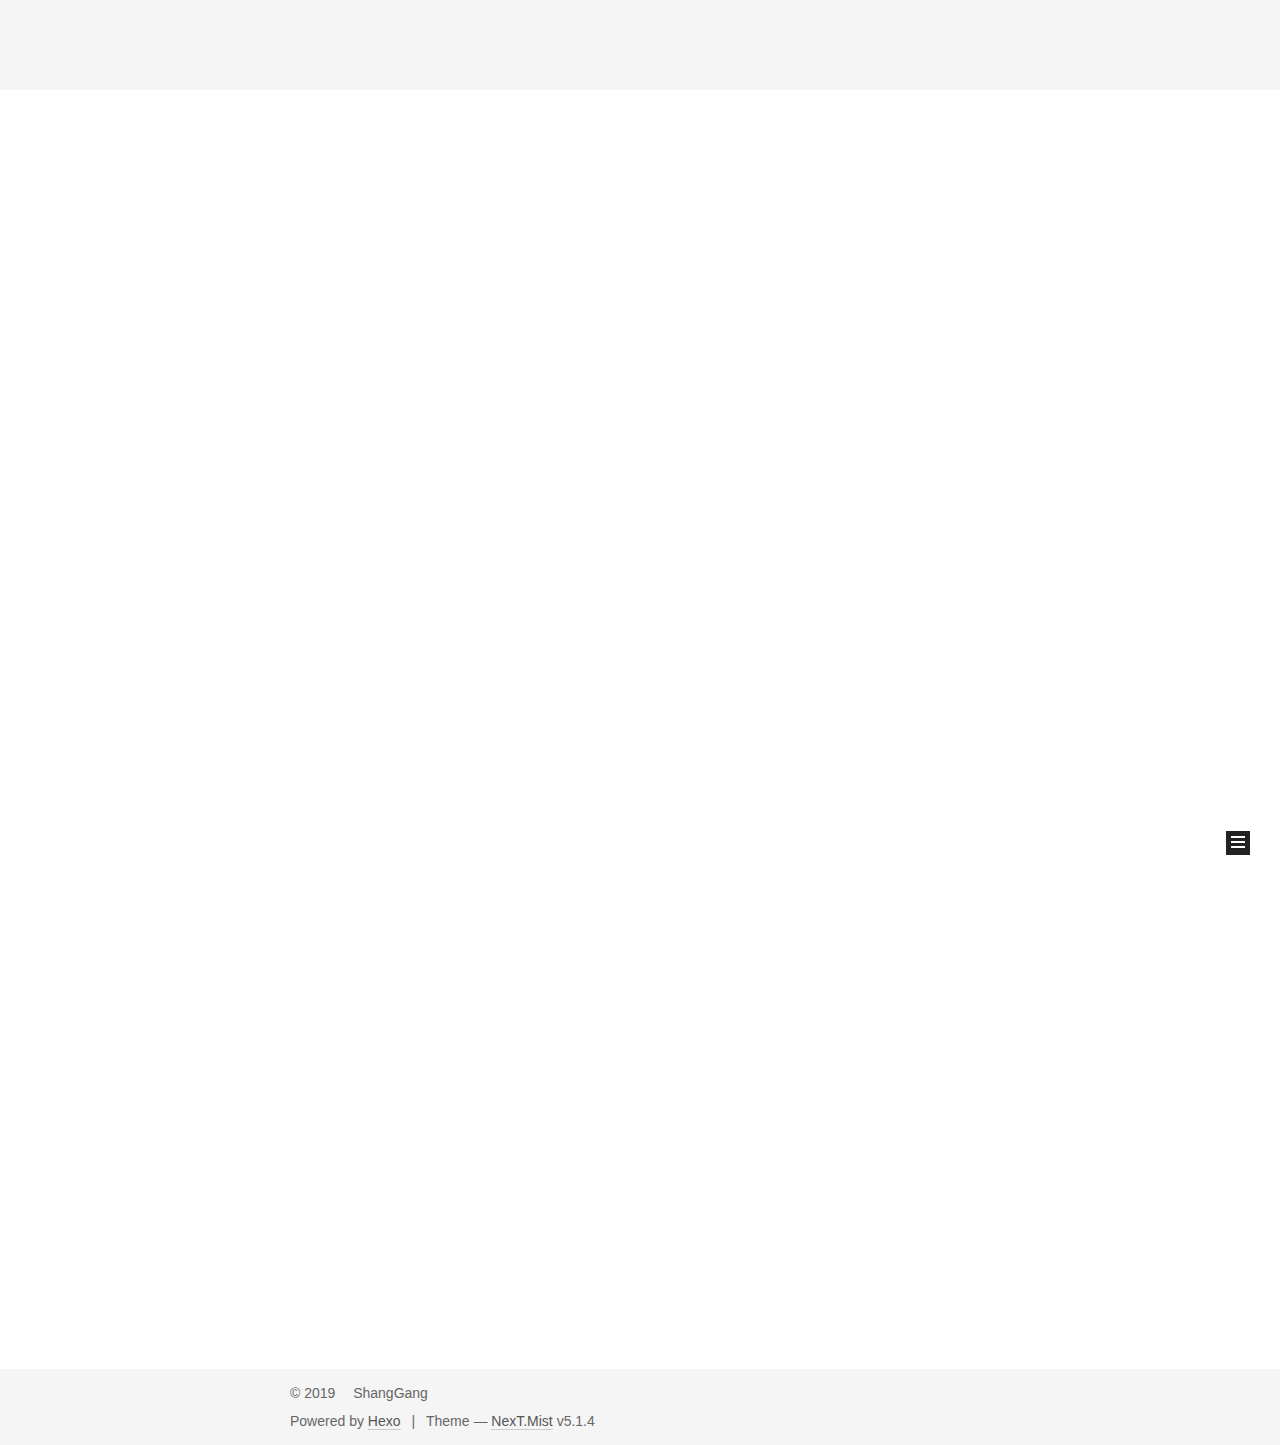
==== commit 94d7250e: "Site updated: 2019-01-17 00:16:16" ====
--- a/index.html
+++ b/index.html
@@ -1,126 +1,458 @@
 <!DOCTYPE html>
-<html>
+
+
+
+  
+
+
+<html class="theme-next mist use-motion" lang="zh-CN">
 <head><meta name="generator" content="Hexo 3.8.0">
-  <meta charset="utf-8">
-  
-
-  
-  <title>Hexo</title>
-  <meta name="viewport" content="width=device-width, initial-scale=1, maximum-scale=1">
-  <meta property="og:type" content="website">
-<meta property="og:title" content="Hexo">
+  <meta charset="UTF-8">
+<meta http-equiv="X-UA-Compatible" content="IE=edge">
+<meta name="viewport" content="width=device-width, initial-scale=1, maximum-scale=1">
+<meta name="theme-color" content="#222">
+
+
+
+
+
+
+
+
+
+<meta http-equiv="Cache-Control" content="no-transform">
+<meta http-equiv="Cache-Control" content="no-siteapp">
+
+
+
+
+
+
+
+
+
+
+
+
+
+
+
+
+  
+  
+  <link href="/lib/fancybox/source/jquery.fancybox.css?v=2.1.5" rel="stylesheet" type="text/css">
+
+
+
+
+
+
+
+<link href="/lib/font-awesome/css/font-awesome.min.css?v=4.6.2" rel="stylesheet" type="text/css">
+
+<link href="/css/main.css?v=5.1.4" rel="stylesheet" type="text/css">
+
+
+  <link rel="apple-touch-icon" sizes="180x180" href="/images/apple-touch-icon-next.png?v=5.1.4">
+
+
+  <link rel="icon" type="image/png" sizes="32x32" href="/images/favicon-32x32-next.png?v=5.1.4">
+
+
+  <link rel="icon" type="image/png" sizes="16x16" href="/images/favicon-16x16-next.png?v=5.1.4">
+
+
+  <link rel="mask-icon" href="/images/logo.svg?v=5.1.4" color="#222">
+
+
+
+
+
+  <meta name="keywords" content="Hexo, NexT">
+
+
+
+
+
+
+
+
+
+
+<meta name="description" content="安而后能虑，虑而后能得">
+<meta property="og:type" content="website">
+<meta property="og:title" content="LSG&#39;S BLOG">
 <meta property="og:url" content="http://yoursite.com/index.html">
-<meta property="og:site_name" content="Hexo">
-<meta property="og:locale" content="default">
+<meta property="og:site_name" content="LSG&#39;S BLOG">
+<meta property="og:description" content="安而后能虑，虑而后能得">
+<meta property="og:locale" content="zh-CN">
 <meta name="twitter:card" content="summary">
-<meta name="twitter:title" content="Hexo">
-  
-    <link rel="alternate" href="/atom.xml" title="Hexo" type="application/atom+xml">
-  
-  
-    <link rel="icon" href="/favicon.png">
-  
-  
-    <link href="//fonts.googleapis.com/css?family=Source+Code+Pro" rel="stylesheet" type="text/css">
-  
-  <link rel="stylesheet" href="/css/style.css">
+<meta name="twitter:title" content="LSG&#39;S BLOG">
+<meta name="twitter:description" content="安而后能虑，虑而后能得">
+
+
+
+<script type="text/javascript" id="hexo.configurations">
+  var NexT = window.NexT || {};
+  var CONFIG = {
+    root: '/',
+    scheme: 'Mist',
+    version: '5.1.4',
+    sidebar: {"position":"left","display":"post","offset":12,"b2t":false,"scrollpercent":false,"onmobile":false},
+    fancybox: true,
+    tabs: true,
+    motion: {"enable":true,"async":false,"transition":{"post_block":"fadeIn","post_header":"slideDownIn","post_body":"slideDownIn","coll_header":"slideLeftIn","sidebar":"slideUpIn"}},
+    duoshuo: {
+      userId: '0',
+      author: 'Author'
+    },
+    algolia: {
+      applicationID: '',
+      apiKey: '',
+      indexName: '',
+      hits: {"per_page":10},
+      labels: {"input_placeholder":"Search for Posts","hits_empty":"We didn't find any results for the search: ${query}","hits_stats":"${hits} results found in ${time} ms"}
+    }
+  };
+</script>
+
+
+
+  <link rel="canonical" href="http://yoursite.com/">
+
+
+
+
+
+  <title>LSG'S BLOG</title>
+  
+
+
+
+
+
+
+
+
 </head>
-</html>
-<body>
-  <div id="container">
-    <div id="wrap">
-      <header id="header">
-  <div id="banner"></div>
-  <div id="header-outer" class="outer">
-    <div id="header-title" class="inner">
-      <h1 id="logo-wrap">
-        <a href="/" id="logo">Hexo</a>
-      </h1>
-      
+
+<body itemscope="" itemtype="http://schema.org/WebPage" lang="zh-CN">
+
+  
+  
+    
+  
+
+  <div class="container sidebar-position-left 
+  page-home">
+    <div class="headband"></div>
+
+    <header id="header" class="header" itemscope="" itemtype="http://schema.org/WPHeader">
+      <div class="header-inner"><div class="site-brand-wrapper">
+  <div class="site-meta ">
+    
+
+    <div class="custom-logo-site-title">
+      <a href="/" class="brand" rel="start">
+        <span class="logo-line-before"><i></i></span>
+        <span class="site-title">LSG'S BLOG</span>
+        <span class="logo-line-after"><i></i></span>
+      </a>
     </div>
-    <div id="header-inner" class="inner">
-      <nav id="main-nav">
-        <a id="main-nav-toggle" class="nav-icon"></a>
-        
-          <a class="main-nav-link" href="/">Home</a>
-        
-          <a class="main-nav-link" href="/archives">Archives</a>
-        
-      </nav>
-      <nav id="sub-nav">
-        
-          <a id="nav-rss-link" class="nav-icon" href="/atom.xml" title="RSS Feed"></a>
-        
-        <a id="nav-search-btn" class="nav-icon" title="Search"></a>
-      </nav>
-      <div id="search-form-wrap">
-        <form action="//google.com/search" method="get" accept-charset="UTF-8" class="search-form"><input type="search" name="q" class="search-form-input" placeholder="Search"><button type="submit" class="search-form-submit">&#xF002;</button><input type="hidden" name="sitesearch" value="http://yoursite.com"></form>
-      </div>
+      
+        <p class="site-subtitle">大柔非柔，至刚无刚</p>
+      
+  </div>
+
+  <div class="site-nav-toggle">
+    <button>
+      <span class="btn-bar"></span>
+      <span class="btn-bar"></span>
+      <span class="btn-bar"></span>
+    </button>
+  </div>
+</div>
+
+<nav class="site-nav">
+  
+
+  
+    <ul id="menu" class="menu">
+      
+        
+        <li class="menu-item menu-item-home">
+          <a href="/" rel="section">
+            
+              <i class="menu-item-icon fa fa-fw fa-home"></i> <br>
+            
+            Home
+          </a>
+        </li>
+      
+        
+        <li class="menu-item menu-item-about">
+          <a href="/about/" rel="section">
+            
+              <i class="menu-item-icon fa fa-fw fa-user"></i> <br>
+            
+            About
+          </a>
+        </li>
+      
+        
+        <li class="menu-item menu-item-tags">
+          <a href="/tags/" rel="section">
+            
+              <i class="menu-item-icon fa fa-fw fa-tags"></i> <br>
+            
+            Tags
+          </a>
+        </li>
+      
+        
+        <li class="menu-item menu-item-categories">
+          <a href="/categories/" rel="section">
+            
+              <i class="menu-item-icon fa fa-fw fa-th"></i> <br>
+            
+            Categories
+          </a>
+        </li>
+      
+        
+        <li class="menu-item menu-item-archives">
+          <a href="/archives/" rel="section">
+            
+              <i class="menu-item-icon fa fa-fw fa-archive"></i> <br>
+            
+            Archives
+          </a>
+        </li>
+      
+
+      
+    </ul>
+  
+
+  
+</nav>
+
+
+
+ </div>
+    </header>
+
+    <main id="main" class="main">
+      <div class="main-inner">
+        <div class="content-wrap">
+          <div id="content" class="content">
+            
+  <section id="posts" class="posts-expand">
+    
+      
+
+  
+
+  
+  
+  
+
+  <article class="post post-type-normal" itemscope="" itemtype="http://schema.org/Article">
+  
+  
+  
+  <div class="post-block">
+    <link itemprop="mainEntityOfPage" href="http://yoursite.com/2019/01/16/写下是最好的诠释/">
+
+    <span hidden itemprop="author" itemscope="" itemtype="http://schema.org/Person">
+      <meta itemprop="name" content="ShangGang">
+      <meta itemprop="description" content="">
+      <meta itemprop="image" content="/images/avatar.gif">
+    </span>
+
+    <span hidden itemprop="publisher" itemscope="" itemtype="http://schema.org/Organization">
+      <meta itemprop="name" content="LSG'S BLOG">
+    </span>
+
+    
+      <header class="post-header">
+
+        
+        
+          <h1 class="post-title" itemprop="name headline">
+                
+                <a class="post-title-link" href="/2019/01/16/写下是最好的诠释/" itemprop="url">写下是最好的诠释</a></h1>
+        
+
+        <div class="post-meta">
+          <span class="post-time">
+            
+              <span class="post-meta-item-icon">
+                <i class="fa fa-calendar-o"></i>
+              </span>
+              
+                <span class="post-meta-item-text">Posted on</span>
+              
+              <time title="Post created" itemprop="dateCreated datePublished" datetime="2019-01-16T23:41:23+08:00">
+                2019-01-16
+              </time>
+            
+
+            
+
+            
+          </span>
+
+          
+
+          
+            
+          
+
+          
+          
+
+          
+
+          
+
+          
+
+        </div>
+      </header>
+    
+
+    
+    
+    
+    <div class="post-body" itemprop="articleBody">
+
+      
+      
+
+      
+        
+          
+            
+          
+        
+      
     </div>
-  </div>
-</header>
-      <div class="outer">
-        <section id="main">
-  
-    <article id="post-写下是最好的诠释" class="article article-type-post" itemscope="" itemprop="blogPost">
-  <div class="article-meta">
-    <a href="/2019/01/16/写下是最好的诠释/" class="article-date">
-  <time datetime="2019-01-16T15:41:23.000Z" itemprop="datePublished">2019-01-16</time>
-</a>
-    
-  </div>
-  <div class="article-inner">
-    
-    
-      <header class="article-header">
-        
-  
-    <h1 itemprop="name">
-      <a class="article-title" href="/2019/01/16/写下是最好的诠释/">写下是最好的诠释</a>
-    </h1>
-  
-
-      </header>
-    
-    <div class="article-entry" itemprop="articleBody">
-      
-        
-      
-    </div>
-    <footer class="article-footer">
-      <a data-url="http://yoursite.com/2019/01/16/写下是最好的诠释/" data-id="cjqzctghq0001343mx49k6bph" class="article-share-link">Share</a>
-      
+    
+    
+    
+
+    
+
+    
+
+    
+
+    <footer class="post-footer">
+      
+
+      
+
+      
+
+      
+      
+        <div class="post-eof"></div>
       
     </footer>
   </div>
   
-</article>
-
-
-  
-    <article id="post-hello-world" class="article article-type-post" itemscope="" itemprop="blogPost">
-  <div class="article-meta">
-    <a href="/2019/01/16/hello-world/" class="article-date">
-  <time datetime="2019-01-16T15:27:47.713Z" itemprop="datePublished">2019-01-16</time>
-</a>
-    
-  </div>
-  <div class="article-inner">
-    
-    
-      <header class="article-header">
-        
-  
-    <h1 itemprop="name">
-      <a class="article-title" href="/2019/01/16/hello-world/">Hello World</a>
-    </h1>
-  
-
+  
+  
+  </article>
+
+
+    
+      
+
+  
+
+  
+  
+  
+
+  <article class="post post-type-normal" itemscope="" itemtype="http://schema.org/Article">
+  
+  
+  
+  <div class="post-block">
+    <link itemprop="mainEntityOfPage" href="http://yoursite.com/2019/01/16/hello-world/">
+
+    <span hidden itemprop="author" itemscope="" itemtype="http://schema.org/Person">
+      <meta itemprop="name" content="ShangGang">
+      <meta itemprop="description" content="">
+      <meta itemprop="image" content="/images/avatar.gif">
+    </span>
+
+    <span hidden itemprop="publisher" itemscope="" itemtype="http://schema.org/Organization">
+      <meta itemprop="name" content="LSG'S BLOG">
+    </span>
+
+    
+      <header class="post-header">
+
+        
+        
+          <h1 class="post-title" itemprop="name headline">
+                
+                <a class="post-title-link" href="/2019/01/16/hello-world/" itemprop="url">Hello World</a></h1>
+        
+
+        <div class="post-meta">
+          <span class="post-time">
+            
+              <span class="post-meta-item-icon">
+                <i class="fa fa-calendar-o"></i>
+              </span>
+              
+                <span class="post-meta-item-text">Posted on</span>
+              
+              <time title="Post created" itemprop="dateCreated datePublished" datetime="2019-01-16T23:27:47+08:00">
+                2019-01-16
+              </time>
+            
+
+            
+
+            
+          </span>
+
+          
+
+          
+            
+          
+
+          
+          
+
+          
+
+          
+
+          
+
+        </div>
       </header>
     
-    <div class="article-entry" itemprop="articleBody">
-      
-        <p>Welcome to <a href="https://hexo.io/" target="_blank" rel="noopener">Hexo</a>! This is your very first post. Check <a href="https://hexo.io/docs/" target="_blank" rel="noopener">documentation</a> for more info. If you get any problems when using Hexo, you can find the answer in <a href="https://hexo.io/docs/troubleshooting.html" target="_blank" rel="noopener">troubleshooting</a> or you can ask me on <a href="https://github.com/hexojs/hexo/issues" target="_blank" rel="noopener">GitHub</a>.</p>
+
+    
+    
+    
+    <div class="post-body" itemprop="articleBody">
+
+      
+      
+
+      
+        
+          
+            <p>Welcome to <a href="https://hexo.io/" target="_blank" rel="noopener">Hexo</a>! This is your very first post. Check <a href="https://hexo.io/docs/" target="_blank" rel="noopener">documentation</a> for more info. If you get any problems when using Hexo, you can find the answer in <a href="https://hexo.io/docs/troubleshooting.html" target="_blank" rel="noopener">troubleshooting</a> or you can ask me on <a href="https://github.com/hexojs/hexo/issues" target="_blank" rel="noopener">GitHub</a>.</p>
 <h2 id="Quick-Start"><a href="#Quick-Start" class="headerlink" title="Quick Start"></a>Quick Start</h2><h3 id="Create-a-new-post"><a href="#Create-a-new-post" class="headerlink" title="Create a new post"></a>Create a new post</h3><figure class="highlight bash"><table><tr><td class="gutter"><pre><span class="line">1</span><br></pre></td><td class="code"><pre><span class="line">$ hexo new <span class="string">"My New Post"</span></span><br></pre></td></tr></table></figure>
 <p>More info: <a href="https://hexo.io/docs/writing.html" target="_blank" rel="noopener">Writing</a></p>
 <h3 id="Run-server"><a href="#Run-server" class="headerlink" title="Run server"></a>Run server</h3><figure class="highlight bash"><table><tr><td class="gutter"><pre><span class="line">1</span><br></pre></td><td class="code"><pre><span class="line">$ hexo server</span><br></pre></td></tr></table></figure>
@@ -130,95 +462,307 @@
 <h3 id="Deploy-to-remote-sites"><a href="#Deploy-to-remote-sites" class="headerlink" title="Deploy to remote sites"></a>Deploy to remote sites</h3><figure class="highlight bash"><table><tr><td class="gutter"><pre><span class="line">1</span><br></pre></td><td class="code"><pre><span class="line">$ hexo deploy</span><br></pre></td></tr></table></figure>
 <p>More info: <a href="https://hexo.io/docs/deployment.html" target="_blank" rel="noopener">Deployment</a></p>
 
+          
+        
       
     </div>
-    <footer class="article-footer">
-      <a data-url="http://yoursite.com/2019/01/16/hello-world/" data-id="cjqzctghe0000343myiyubyk4" class="article-share-link">Share</a>
-      
+    
+    
+    
+
+    
+
+    
+
+    
+
+    <footer class="post-footer">
+      
+
+      
+
+      
+
+      
+      
+        <div class="post-eof"></div>
       
     </footer>
   </div>
   
-</article>
-
-
-  
-
-
-</section>
-        
-          <aside id="sidebar">
-  
-    
-
-  
-    
-
-  
-    
-  
-    
-  <div class="widget-wrap">
-    <h3 class="widget-title">Archives</h3>
-    <div class="widget">
-      <ul class="archive-list"><li class="archive-list-item"><a class="archive-list-link" href="/archives/2019/01/">January 2019</a></li></ul>
+  
+  
+  </article>
+
+
+    
+  </section>
+
+  
+
+
+          </div>
+          
+
+
+          
+
+        </div>
+        
+          
+  
+  <div class="sidebar-toggle">
+    <div class="sidebar-toggle-line-wrap">
+      <span class="sidebar-toggle-line sidebar-toggle-line-first"></span>
+      <span class="sidebar-toggle-line sidebar-toggle-line-middle"></span>
+      <span class="sidebar-toggle-line sidebar-toggle-line-last"></span>
     </div>
   </div>
 
-
-  
-    
-  <div class="widget-wrap">
-    <h3 class="widget-title">Recent Posts</h3>
-    <div class="widget">
-      <ul>
-        
-          <li>
-            <a href="/2019/01/16/写下是最好的诠释/">写下是最好的诠释</a>
-          </li>
-        
-          <li>
-            <a href="/2019/01/16/hello-world/">Hello World</a>
-          </li>
-        
-      </ul>
+  <aside id="sidebar" class="sidebar">
+    
+    <div class="sidebar-inner">
+
+      
+
+      
+
+      <section class="site-overview-wrap sidebar-panel sidebar-panel-active">
+        <div class="site-overview">
+          <div class="site-author motion-element" itemprop="author" itemscope="" itemtype="http://schema.org/Person">
+            
+              <p class="site-author-name" itemprop="name">ShangGang</p>
+              <p class="site-description motion-element" itemprop="description">安而后能虑，虑而后能得</p>
+          </div>
+
+          <nav class="site-state motion-element">
+
+            
+              <div class="site-state-item site-state-posts">
+              
+                <a href="/archives/">
+              
+                  <span class="site-state-item-count">2</span>
+                  <span class="site-state-item-name">posts</span>
+                </a>
+              </div>
+            
+
+            
+
+            
+
+          </nav>
+
+          
+
+          
+
+          
+          
+
+          
+          
+
+          
+
+        </div>
+      </section>
+
+      
+
+      
+
     </div>
+  </aside>
+
+
+        
+      </div>
+    </main>
+
+    <footer id="footer" class="footer">
+      <div class="footer-inner">
+        <div class="copyright">&copy; <span itemprop="copyrightYear">2019</span>
+  <span class="with-love">
+    <i class="fa fa-user"></i>
+  </span>
+  <span class="author" itemprop="copyrightHolder">ShangGang</span>
+
+  
+</div>
+
+
+  <div class="powered-by">Powered by <a class="theme-link" target="_blank" href="https://hexo.io">Hexo</a></div>
+
+
+
+  <span class="post-meta-divider">|</span>
+
+
+
+  <div class="theme-info">Theme &mdash; <a class="theme-link" target="_blank" href="https://github.com/iissnan/hexo-theme-next">NexT.Mist</a> v5.1.4</div>
+
+
+
+
+        
+
+
+
+
+
+
+
+        
+      </div>
+    </footer>
+
+    
+      <div class="back-to-top">
+        <i class="fa fa-arrow-up"></i>
+        
+      </div>
+    
+
+    
+
   </div>
 
   
-</aside>
-        
-      </div>
-      <footer id="footer">
-  
-  <div class="outer">
-    <div id="footer-info" class="inner">
-      &copy; 2019 John Doe<br>
-      Powered by <a href="http://hexo.io/" target="_blank">Hexo</a>
-    </div>
-  </div>
-</footer>
-    </div>
-    <nav id="mobile-nav">
-  
-    <a href="/" class="mobile-nav-link">Home</a>
-  
-    <a href="/archives" class="mobile-nav-link">Archives</a>
-  
-</nav>
-    
-
-<script src="//ajax.googleapis.com/ajax/libs/jquery/2.0.3/jquery.min.js"></script>
-
-
-  <link rel="stylesheet" href="/fancybox/jquery.fancybox.css">
-  <script src="/fancybox/jquery.fancybox.pack.js"></script>
-
-
-<script src="/js/script.js"></script>
-
-
-
-  </div>
+
+<script type="text/javascript">
+  if (Object.prototype.toString.call(window.Promise) !== '[object Function]') {
+    window.Promise = null;
+  }
+</script>
+
+
+
+
+
+
+
+
+
+  
+
+
+
+
+
+
+
+
+
+
+
+
+  
+  
+    <script type="text/javascript" src="/lib/jquery/index.js?v=2.1.3"></script>
+  
+
+  
+  
+    <script type="text/javascript" src="/lib/fastclick/lib/fastclick.min.js?v=1.0.6"></script>
+  
+
+  
+  
+    <script type="text/javascript" src="/lib/jquery_lazyload/jquery.lazyload.js?v=1.9.7"></script>
+  
+
+  
+  
+    <script type="text/javascript" src="/lib/velocity/velocity.min.js?v=1.2.1"></script>
+  
+
+  
+  
+    <script type="text/javascript" src="/lib/velocity/velocity.ui.min.js?v=1.2.1"></script>
+  
+
+  
+  
+    <script type="text/javascript" src="/lib/fancybox/source/jquery.fancybox.pack.js?v=2.1.5"></script>
+  
+
+
+  
+
+
+  <script type="text/javascript" src="/js/src/utils.js?v=5.1.4"></script>
+
+  <script type="text/javascript" src="/js/src/motion.js?v=5.1.4"></script>
+
+
+
+  
+  
+
+  
+
+  
+
+
+  <script type="text/javascript" src="/js/src/bootstrap.js?v=5.1.4"></script>
+
+
+
+  
+
+
+  
+
+
+
+
+	
+
+
+
+
+
+  
+
+
+
+
+
+  
+
+
+
+
+
+
+
+
+
+
+
+
+  
+
+
+
+
+
+  
+
+  
+
+  
+
+  
+  
+
+  
+
+  
+
+  
+
 </body>
-</html>+</html>
--- a/css/main.css
+++ b/css/main.css
@@ -0,0 +1,2906 @@
+/* normalize.css v3.0.2 | MIT License | git.io/normalize */
+html {
+  font-family: sans-serif; /* 1 */
+  -ms-text-size-adjust: 100%; /* 2 */
+  -webkit-text-size-adjust: 100%; /* 2 */
+}
+body {
+  margin: 0;
+}
+article,
+aside,
+details,
+figcaption,
+figure,
+footer,
+header,
+hgroup,
+main,
+menu,
+nav,
+section,
+summary {
+  display: block;
+}
+audio,
+canvas,
+progress,
+video {
+  display: inline-block; /* 1 */
+  vertical-align: baseline; /* 2 */
+}
+audio:not([controls]) {
+  display: none;
+  height: 0;
+}
+[hidden],
+template {
+  display: none;
+}
+a {
+  background-color: transparent;
+}
+a:active,
+a:hover {
+  outline: 0;
+}
+abbr[title] {
+  border-bottom: 1px dotted;
+}
+b,
+strong {
+  font-weight: bold;
+}
+dfn {
+  font-style: italic;
+}
+h1 {
+  font-size: 2em;
+  margin: 0.67em 0;
+}
+mark {
+  background: #ff0;
+  color: #000;
+}
+small {
+  font-size: 80%;
+}
+sub,
+sup {
+  font-size: 75%;
+  line-height: 0;
+  position: relative;
+  vertical-align: baseline;
+}
+sup {
+  top: -0.5em;
+}
+sub {
+  bottom: -0.25em;
+}
+img {
+  border: 0;
+}
+svg:not(:root) {
+  overflow: hidden;
+}
+figure {
+  margin: 1em 40px;
+}
+hr {
+  -moz-box-sizing: content-box;
+  box-sizing: content-box;
+  height: 0;
+}
+pre {
+  overflow: auto;
+}
+code,
+kbd,
+pre,
+samp {
+  font-family: monospace, monospace;
+  font-size: 1em;
+}
+button,
+input,
+optgroup,
+select,
+textarea {
+  color: inherit; /* 1 */
+  font: inherit; /* 2 */
+  margin: 0; /* 3 */
+}
+button {
+  overflow: visible;
+}
+button,
+select {
+  text-transform: none;
+}
+button,
+html input[type="button"],
+input[type="reset"],
+input[type="submit"] {
+  -webkit-appearance: button; /* 2 */
+  cursor: pointer; /* 3 */
+}
+button[disabled],
+html input[disabled] {
+  cursor: default;
+}
+button::-moz-focus-inner,
+input::-moz-focus-inner {
+  border: 0;
+  padding: 0;
+}
+input {
+  line-height: normal;
+}
+input[type="checkbox"],
+input[type="radio"] {
+  box-sizing: border-box; /* 1 */
+  padding: 0; /* 2 */
+}
+input[type="number"]::-webkit-inner-spin-button,
+input[type="number"]::-webkit-outer-spin-button {
+  height: auto;
+}
+input[type="search"] {
+  -webkit-appearance: textfield; /* 1 */
+  -moz-box-sizing: content-box;
+  -webkit-box-sizing: content-box; /* 2 */
+  box-sizing: content-box;
+}
+input[type="search"]::-webkit-search-cancel-button,
+input[type="search"]::-webkit-search-decoration {
+  -webkit-appearance: none;
+}
+fieldset {
+  border: 1px solid #c0c0c0;
+  margin: 0 2px;
+  padding: 0.35em 0.625em 0.75em;
+}
+legend {
+  border: 0; /* 1 */
+  padding: 0; /* 2 */
+}
+textarea {
+  overflow: auto;
+}
+optgroup {
+  font-weight: bold;
+}
+table {
+  border-collapse: collapse;
+  border-spacing: 0;
+}
+td,
+th {
+  padding: 0;
+}
+::selection {
+  background: #262a30;
+  color: #fff;
+}
+body {
+  position: relative;
+  font-family: 'Lato', "PingFang SC", "Microsoft YaHei", sans-serif;
+  font-size: 14px;
+  line-height: 2;
+  color: #555;
+  background: #fff;
+}
+@media (max-width: 767px) {
+  body {
+    padding-right: 0 !important;
+  }
+}
+@media (min-width: 768px) and (max-width: 991px) {
+  body {
+    padding-right: 0 !important;
+  }
+}
+@media (min-width: 1600px) {
+  body {
+    font-size: 16px;
+  }
+}
+h1,
+h2,
+h3,
+h4,
+h5,
+h6 {
+  margin: 0;
+  padding: 0;
+  font-weight: bold;
+  line-height: 1.5;
+  font-family: 'Lato', "PingFang SC", "Microsoft YaHei", sans-serif;
+}
+h2,
+h3,
+h4,
+h5,
+h6 {
+  margin: 20px 0 15px;
+}
+h1 {
+  font-size: 24px;
+}
+@media (max-width: 767px) {
+  h1 {
+    font-size: 20px;
+  }
+}
+h2 {
+  font-size: 22px;
+}
+@media (max-width: 767px) {
+  h2 {
+    font-size: 18px;
+  }
+}
+h3 {
+  font-size: 20px;
+}
+@media (max-width: 767px) {
+  h3 {
+    font-size: 16px;
+  }
+}
+h4 {
+  font-size: 18px;
+}
+@media (max-width: 767px) {
+  h4 {
+    font-size: 14px;
+  }
+}
+h5 {
+  font-size: 16px;
+}
+@media (max-width: 767px) {
+  h5 {
+    font-size: 12px;
+  }
+}
+h6 {
+  font-size: 14px;
+}
+@media (max-width: 767px) {
+  h6 {
+    font-size: 10px;
+  }
+}
+p {
+  margin: 0 0 20px 0;
+}
+a {
+  color: #555;
+  text-decoration: none;
+  outline: none;
+  border-bottom: 1px solid #999;
+  word-wrap: break-word;
+}
+a:hover {
+  color: #222;
+  border-bottom-color: #222;
+}
+blockquote {
+  margin: 0;
+  padding: 0;
+}
+img {
+  display: block;
+  margin: auto;
+  max-width: 100%;
+  height: auto;
+}
+hr {
+  margin: 40px 0;
+  height: 3px;
+  border: none;
+  background-color: #ddd;
+  background-image: repeating-linear-gradient(-45deg, #fff, #fff 4px, transparent 4px, transparent 8px);
+}
+blockquote {
+  padding: 0 15px;
+  color: #666;
+  border-left: 4px solid #ddd;
+}
+blockquote cite::before {
+  content: "-";
+  padding: 0 5px;
+}
+dt {
+  font-weight: 700;
+}
+dd {
+  margin: 0;
+  padding: 0;
+}
+kbd {
+  border: 1px solid #ccc;
+  border-radius: 0.2em;
+  box-shadow: 0.1em 0.1em 0.2em rgba(0,0,0,0.1);
+  background-color: #f9f9f9;
+  font-family: inherit;
+  background-image: -webkit-linear-gradient(top, #eee, #fff, #eee);
+  padding: 0.1em 0.3em;
+  white-space: nowrap;
+}
+.text-left {
+  text-align: left;
+}
+.text-center {
+  text-align: center;
+}
+.text-right {
+  text-align: right;
+}
+.text-justify {
+  text-align: justify;
+}
+.text-nowrap {
+  white-space: nowrap;
+}
+.text-lowercase {
+  text-transform: lowercase;
+}
+.text-uppercase {
+  text-transform: uppercase;
+}
+.text-capitalize {
+  text-transform: capitalize;
+}
+.center-block {
+  display: block;
+  margin-left: auto;
+  margin-right: auto;
+}
+.clearfix:before,
+.clearfix:after {
+  content: " ";
+  display: table;
+}
+.clearfix:after {
+  clear: both;
+}
+.pullquote {
+  width: 45%;
+}
+.pullquote.left {
+  float: left;
+  margin-left: 5px;
+  margin-right: 10px;
+}
+.pullquote.right {
+  float: right;
+  margin-left: 10px;
+  margin-right: 5px;
+}
+.affix.affix.affix {
+  position: fixed;
+}
+.translation {
+  margin-top: -20px;
+  font-size: 14px;
+  color: #999;
+}
+.scrollbar-measure {
+  width: 100px;
+  height: 100px;
+  overflow: scroll;
+  position: absolute;
+  top: -9999px;
+}
+.use-motion .motion-element {
+  opacity: 0;
+}
+table {
+  margin: 20px 0;
+  width: 100%;
+  border-collapse: collapse;
+  border-spacing: 0;
+  border: 1px solid #ddd;
+  font-size: 14px;
+  table-layout: fixed;
+  word-wrap: break-all;
+}
+table>tbody>tr:nth-of-type(odd) {
+  background-color: #f9f9f9;
+}
+table>tbody>tr:hover {
+  background-color: #f5f5f5;
+}
+caption,
+th,
+td {
+  padding: 8px;
+  text-align: left;
+  vertical-align: middle;
+  font-weight: normal;
+}
+th,
+td {
+  border-bottom: 3px solid #ddd;
+  border-right: 1px solid #eee;
+}
+th {
+  padding-bottom: 10px;
+  font-weight: 700;
+}
+td {
+  border-bottom-width: 1px;
+}
+html,
+body {
+  height: 100%;
+}
+.container {
+  position: relative;
+  min-height: 100%;
+}
+.header-inner {
+  margin: 0 auto;
+  padding: 100px 0 70px;
+  width: 700px;
+}
+@media (min-width: 1600px) {
+  .container .header-inner {
+    width: 900px;
+  }
+}
+.main {
+  padding-bottom: 150px;
+}
+.main-inner {
+  margin: 0 auto;
+  width: 700px;
+}
+@media (min-width: 1600px) {
+  .container .main-inner {
+    width: 900px;
+  }
+}
+.footer {
+  position: absolute;
+  left: 0;
+  bottom: 0;
+  width: 100%;
+  min-height: 50px;
+}
+.footer-inner {
+  box-sizing: border-box;
+  margin: 20px auto;
+  width: 700px;
+}
+@media (min-width: 1600px) {
+  .container .footer-inner {
+    width: 900px;
+  }
+}
+pre,
+.highlight {
+  overflow: auto;
+  margin: 20px 0;
+  padding: 0;
+  font-size: 13px;
+  color: #4d4d4c;
+  background: #f7f7f7;
+  line-height: 1.6;
+}
+pre,
+code {
+  font-family: consolas, Menlo, "PingFang SC", "Microsoft YaHei", monospace;
+}
+code {
+  padding: 2px 4px;
+  word-wrap: break-word;
+  color: #555;
+  background: #eee;
+  border-radius: 3px;
+  font-size: 13px;
+}
+pre {
+  padding: 10px;
+}
+pre code {
+  padding: 0;
+  color: #4d4d4c;
+  background: none;
+  text-shadow: none;
+}
+.highlight {
+  border-radius: 1px;
+}
+.highlight pre {
+  border: none;
+  margin: 0;
+  padding: 10px 0;
+}
+.highlight table {
+  margin: 0;
+  width: auto;
+  border: none;
+}
+.highlight td {
+  border: none;
+  padding: 0;
+}
+.highlight figcaption {
+  font-size: 1em;
+  color: #4d4d4c;
+  line-height: 1em;
+  margin-bottom: 1em;
+}
+.highlight figcaption:before,
+.highlight figcaption:after {
+  content: " ";
+  display: table;
+}
+.highlight figcaption:after {
+  clear: both;
+}
+.highlight figcaption a {
+  float: right;
+  color: #4d4d4c;
+}
+.highlight figcaption a:hover {
+  border-bottom-color: #4d4d4c;
+}
+.highlight .gutter pre {
+  padding-left: 10px;
+  padding-right: 10px;
+  color: #869194;
+  text-align: right;
+  background-color: #eff2f3;
+}
+.highlight .code pre {
+  width: 100%;
+  padding-left: 10px;
+  padding-right: 10px;
+  background-color: #f7f7f7;
+}
+.highlight .line {
+  height: 20px;
+}
+.gutter {
+  -webkit-user-select: none;
+  -moz-user-select: none;
+  -ms-user-select: none;
+  user-select: none;
+}
+.gist table {
+  width: auto;
+}
+.gist table td {
+  border: none;
+}
+pre .deletion {
+  background: #fdd;
+}
+pre .addition {
+  background: #dfd;
+}
+pre .meta {
+  color: #8959a8;
+}
+pre .comment {
+  color: #8e908c;
+}
+pre .variable,
+pre .attribute,
+pre .tag,
+pre .regexp,
+pre .ruby .constant,
+pre .xml .tag .title,
+pre .xml .pi,
+pre .xml .doctype,
+pre .html .doctype,
+pre .css .id,
+pre .css .class,
+pre .css .pseudo {
+  color: #c82829;
+}
+pre .number,
+pre .preprocessor,
+pre .built_in,
+pre .literal,
+pre .params,
+pre .constant,
+pre .command {
+  color: #f5871f;
+}
+pre .ruby .class .title,
+pre .css .rules .attribute,
+pre .string,
+pre .value,
+pre .inheritance,
+pre .header,
+pre .ruby .symbol,
+pre .xml .cdata,
+pre .special,
+pre .number,
+pre .formula {
+  color: #718c00;
+}
+pre .title,
+pre .css .hexcolor {
+  color: #3e999f;
+}
+pre .function,
+pre .python .decorator,
+pre .python .title,
+pre .ruby .function .title,
+pre .ruby .title .keyword,
+pre .perl .sub,
+pre .javascript .title,
+pre .coffeescript .title {
+  color: #4271ae;
+}
+pre .keyword,
+pre .javascript .function {
+  color: #8959a8;
+}
+.full-image.full-image.full-image.full-image {
+  border: none;
+  max-width: 100%;
+  width: auto;
+  margin: 20px auto 25px;
+}
+@media (min-width: 992px) {
+  .full-image.full-image.full-image.full-image {
+    max-width: none;
+    width: 110%;
+    margin: 25px -5%;
+  }
+}
+.blockquote-center,
+.page-home .post-type-quote blockquote,
+.page-post-detail .post-type-quote blockquote {
+  position: relative;
+  margin: 40px 0;
+  padding: 0;
+  border-left: none;
+  text-align: center;
+}
+.blockquote-center::before,
+.page-home .post-type-quote blockquote::before,
+.page-post-detail .post-type-quote blockquote::before,
+.blockquote-center::after,
+.page-home .post-type-quote blockquote::after,
+.page-post-detail .post-type-quote blockquote::after {
+  position: absolute;
+  content: ' ';
+  display: block;
+  width: 100%;
+  height: 24px;
+  opacity: 0.2;
+  background-repeat: no-repeat;
+  background-position: 0 -6px;
+  background-size: 22px 22px;
+}
+.blockquote-center::before,
+.page-home .post-type-quote blockquote::before,
+.page-post-detail .post-type-quote blockquote::before {
+  top: -20px;
+  background-image: url("../images/quote-l.svg");
+  border-top: 1px solid #ccc;
+}
+.blockquote-center::after,
+.page-home .post-type-quote blockquote::after,
+.page-post-detail .post-type-quote blockquote::after {
+  bottom: -20px;
+  background-image: url("../images/quote-r.svg");
+  border-bottom: 1px solid #ccc;
+  background-position: 100% 8px;
+}
+.blockquote-center p,
+.page-home .post-type-quote blockquote p,
+.page-post-detail .post-type-quote blockquote p,
+.blockquote-center div,
+.page-home .post-type-quote blockquote div,
+.page-post-detail .post-type-quote blockquote div {
+  text-align: center;
+}
+.post .post-body .group-picture img {
+  box-sizing: border-box;
+  padding: 0 3px;
+  border: none;
+}
+.post .group-picture-row {
+  overflow: hidden;
+  margin-top: 6px;
+}
+.post .group-picture-row:first-child {
+  margin-top: 0;
+}
+.post .group-picture-column {
+  float: left;
+}
+.page-post-detail .post-body .group-picture-column {
+  float: none;
+  margin-top: 10px;
+  width: auto !important;
+}
+.page-post-detail .post-body .group-picture-column img {
+  margin: 0 auto;
+}
+.page-archive .group-picture-container {
+  overflow: hidden;
+}
+.page-archive .group-picture-row {
+  float: left;
+}
+.page-archive .group-picture-row:first-child {
+  margin-top: 6px;
+}
+.page-archive .group-picture-column {
+  max-width: 150px;
+  max-height: 150px;
+}
+.post-body .note {
+  position: relative;
+  padding: 15px;
+  margin-bottom: 20px;
+  border: 1px solid #eee;
+  border-left-width: 5px;
+  border-radius: 3px;
+}
+.post-body .note h2,
+.post-body .note h3,
+.post-body .note h4,
+.post-body .note h5,
+.post-body .note h6 {
+  margin-top: 0;
+  margin-bottom: 0;
+  border-bottom: initial;
+  padding-top: 0 !important;
+}
+.post-body .note p:first-child,
+.post-body .note ul:first-child,
+.post-body .note ol:first-child,
+.post-body .note table:first-child,
+.post-body .note pre:first-child,
+.post-body .note blockquote:first-child {
+  margin-top: 0;
+}
+.post-body .note p:last-child,
+.post-body .note ul:last-child,
+.post-body .note ol:last-child,
+.post-body .note table:last-child,
+.post-body .note pre:last-child,
+.post-body .note blockquote:last-child {
+  margin-bottom: 0;
+}
+.post-body .note.default {
+  border-left-color: #777;
+}
+.post-body .note.default h2,
+.post-body .note.default h3,
+.post-body .note.default h4,
+.post-body .note.default h5,
+.post-body .note.default h6 {
+  color: #777;
+}
+.post-body .note.primary {
+  border-left-color: #6f42c1;
+}
+.post-body .note.primary h2,
+.post-body .note.primary h3,
+.post-body .note.primary h4,
+.post-body .note.primary h5,
+.post-body .note.primary h6 {
+  color: #6f42c1;
+}
+.post-body .note.info {
+  border-left-color: #428bca;
+}
+.post-body .note.info h2,
+.post-body .note.info h3,
+.post-body .note.info h4,
+.post-body .note.info h5,
+.post-body .note.info h6 {
+  color: #428bca;
+}
+.post-body .note.success {
+  border-left-color: #5cb85c;
+}
+.post-body .note.success h2,
+.post-body .note.success h3,
+.post-body .note.success h4,
+.post-body .note.success h5,
+.post-body .note.success h6 {
+  color: #5cb85c;
+}
+.post-body .note.warning {
+  border-left-color: #f0ad4e;
+}
+.post-body .note.warning h2,
+.post-body .note.warning h3,
+.post-body .note.warning h4,
+.post-body .note.warning h5,
+.post-body .note.warning h6 {
+  color: #f0ad4e;
+}
+.post-body .note.danger {
+  border-left-color: #d9534f;
+}
+.post-body .note.danger h2,
+.post-body .note.danger h3,
+.post-body .note.danger h4,
+.post-body .note.danger h5,
+.post-body .note.danger h6 {
+  color: #d9534f;
+}
+.post-body .label {
+  display: inline;
+  padding: 0 2px;
+  white-space: nowrap;
+}
+.post-body .label.default {
+  background-color: #f0f0f0;
+}
+.post-body .label.primary {
+  background-color: #efe6f7;
+}
+.post-body .label.info {
+  background-color: #e5f2f8;
+}
+.post-body .label.success {
+  background-color: #e7f4e9;
+}
+.post-body .label.warning {
+  background-color: #fcf6e1;
+}
+.post-body .label.danger {
+  background-color: #fae8eb;
+}
+.post-body .tabs {
+  position: relative;
+  display: block;
+  margin-bottom: 20px;
+  padding-top: 10px;
+}
+.post-body .tabs ul.nav-tabs {
+  margin: 0;
+  padding: 0;
+  display: flex;
+  margin-bottom: -1px;
+}
+@media (max-width: 413px) {
+  .post-body .tabs ul.nav-tabs {
+    display: block;
+    margin-bottom: 5px;
+  }
+}
+.post-body .tabs ul.nav-tabs li.tab {
+  list-style-type: none !important;
+  margin: 0 0.25em 0 0;
+  border-top: 3px solid transparent;
+  border-left: 1px solid transparent;
+  border-right: 1px solid transparent;
+}
+@media (max-width: 413px) {
+  .post-body .tabs ul.nav-tabs li.tab {
+    margin: initial;
+    border-top: 1px solid transparent;
+    border-left: 3px solid transparent;
+    border-right: 1px solid transparent;
+    border-bottom: 1px solid transparent;
+  }
+}
+.post-body .tabs ul.nav-tabs li.tab a {
+  outline: 0;
+  border-bottom: initial;
+  display: block;
+  line-height: 1.8em;
+  padding: 0.25em 0.75em;
+  transition-duration: 0.2s;
+  transition-timing-function: ease-out;
+  transition-delay: 0s;
+}
+.post-body .tabs ul.nav-tabs li.tab a i {
+  width: 1.285714285714286em;
+}
+.post-body .tabs ul.nav-tabs li.tab.active {
+  border-top: 3px solid #fc6423;
+  border-left: 1px solid #ddd;
+  border-right: 1px solid #ddd;
+  background-color: #fff;
+}
+@media (max-width: 413px) {
+  .post-body .tabs ul.nav-tabs li.tab.active {
+    border-top: 1px solid #ddd;
+    border-left: 3px solid #fc6423;
+    border-right: 1px solid #ddd;
+    border-bottom: 1px solid #ddd;
+  }
+}
+.post-body .tabs ul.nav-tabs li.tab.active a {
+  cursor: default;
+  color: #555;
+}
+.post-body .tabs .tab-content {
+  background-color: #fff;
+}
+.post-body .tabs .tab-content .tab-pane {
+  border: 1px solid #ddd;
+  padding: 20px 20px 0 20px;
+}
+.post-body .tabs .tab-content .tab-pane:not(.active) {
+  display: none !important;
+}
+.post-body .tabs .tab-content .tab-pane.active {
+  display: block !important;
+}
+.btn {
+  display: inline-block;
+  padding: 0 20px;
+  font-size: 14px;
+  color: #555;
+  background: transparent;
+  border: 2px solid #222;
+  text-decoration: none;
+  border-radius: 0;
+  transition-property: background-color;
+  transition-duration: 0.2s;
+  transition-timing-function: ease-in-out;
+  transition-delay: 0s;
+  line-height: 2;
+}
+.btn:hover {
+  border-color: #222;
+  color: #222;
+  background: #fff;
+}
+.btn +.btn {
+  margin: 0 0 8px 8px;
+}
+.btn .fa-fw {
+  width: 1.285714285714286em;
+  text-align: left;
+}
+.btn-bar {
+  display: block;
+  width: 22px;
+  height: 2px;
+  background: #555;
+  border-radius: 1px;
+}
+.btn-bar+.btn-bar {
+  margin-top: 4px;
+}
+.pagination {
+  margin: 120px 0 40px;
+  text-align: center;
+  border-top: 1px solid #eee;
+}
+.page-number-basic,
+.pagination .prev,
+.pagination .next,
+.pagination .page-number,
+.pagination .space {
+  display: inline-block;
+  position: relative;
+  top: -1px;
+  margin: 0 10px;
+  padding: 0 11px;
+}
+@media (max-width: 767px) {
+  .page-number-basic,
+  .pagination .prev,
+  .pagination .next,
+  .pagination .page-number,
+  .pagination .space {
+    margin: 0 5px;
+  }
+}
+.pagination .prev,
+.pagination .next,
+.pagination .page-number {
+  border-bottom: 0;
+  border-top: 1px solid #eee;
+  transition-property: border-color;
+  transition-duration: 0.2s;
+  transition-timing-function: ease-in-out;
+  transition-delay: 0s;
+}
+.pagination .prev:hover,
+.pagination .next:hover,
+.pagination .page-number:hover {
+  border-top-color: #222;
+}
+.pagination .space {
+  padding: 0;
+  margin: 0;
+}
+.pagination .prev {
+  margin-left: 0;
+}
+.pagination .next {
+  margin-right: 0;
+}
+.pagination .page-number.current {
+  color: #fff;
+  background: #ccc;
+  border-top-color: #ccc;
+}
+@media (max-width: 767px) {
+  .pagination {
+    border-top: none;
+  }
+  .pagination .prev,
+  .pagination .next,
+  .pagination .page-number {
+    margin-bottom: 10px;
+    border-top: 0;
+    border-bottom: 1px solid #eee;
+    padding: 0 10px;
+  }
+  .pagination .prev:hover,
+  .pagination .next:hover,
+  .pagination .page-number:hover {
+    border-bottom-color: #222;
+  }
+}
+.comments {
+  margin: 60px 20px 0;
+}
+.tag-cloud {
+  text-align: center;
+}
+.tag-cloud a {
+  display: inline-block;
+  margin: 10px;
+}
+.back-to-top {
+  box-sizing: border-box;
+  position: fixed;
+  bottom: -100px;
+  right: 30px;
+  z-index: 1050;
+  padding: 0 6px;
+  width: 24px;
+  background: #222;
+  font-size: 12px;
+  opacity: 1;
+  color: #fff;
+  cursor: pointer;
+  text-align: center;
+  -webkit-transform: translateZ(0);
+  transition-property: bottom;
+  transition-duration: 0.2s;
+  transition-timing-function: ease-in-out;
+  transition-delay: 0s;
+}
+@media (min-width: 768px) and (max-width: 991px) {
+  .back-to-top {
+    display: none !important;
+  }
+}
+@media (max-width: 767px) {
+  .back-to-top {
+    display: none !important;
+  }
+}
+.back-to-top.back-to-top-on {
+  bottom: 19px;
+}
+.header {
+  background: transparent;
+}
+.header-inner {
+  position: relative;
+}
+.headband {
+  height: 3px;
+  background: #222;
+}
+.site-meta {
+  margin: 0;
+  text-align: left;
+}
+@media (max-width: 767px) {
+  .site-meta {
+    text-align: center;
+  }
+}
+.brand {
+  position: relative;
+  display: inline-block;
+  padding: 0 40px;
+  color: #222;
+  background: #222;
+  border-bottom: none;
+}
+.brand:hover {
+  color: #222;
+}
+.logo {
+  display: inline-block;
+  margin-right: 5px;
+  line-height: 36px;
+  vertical-align: top;
+}
+.site-title {
+  display: inline-block;
+  vertical-align: top;
+  line-height: 36px;
+  font-size: 20px;
+  font-weight: normal;
+  font-family: 'Lato', "PingFang SC", "Microsoft YaHei", sans-serif;
+}
+.site-subtitle {
+  margin-top: 10px;
+  font-size: 13px;
+  color: #999;
+}
+.use-motion .brand {
+  opacity: 0;
+}
+.use-motion .logo,
+.use-motion .site-title,
+.use-motion .site-subtitle {
+  opacity: 0;
+  position: relative;
+  top: -10px;
+}
+.site-nav-toggle {
+  display: none;
+  position: absolute;
+  top: 10px;
+  left: 10px;
+}
+@media (max-width: 767px) {
+  .site-nav-toggle {
+    display: block;
+  }
+}
+.site-nav-toggle button {
+  margin-top: 2px;
+  padding: 9px 10px;
+  background: transparent;
+  border: none;
+}
+@media (max-width: 767px) {
+  .site-nav {
+    display: none;
+    margin: 0 -10px;
+    padding: 0 10px;
+    clear: both;
+    border-top: 1px solid #ddd;
+  }
+}
+@media (min-width: 768px) and (max-width: 991px) {
+  .site-nav {
+    display: block !important;
+  }
+}
+@media (min-width: 992px) {
+  .site-nav {
+    display: block !important;
+  }
+}
+.menu {
+  margin-top: 20px;
+  padding-left: 0;
+  text-align: center;
+}
+.menu .menu-item {
+  display: inline-block;
+  margin: 0 10px;
+  list-style: none;
+}
+@media screen and (max-width: 767px) {
+  .menu .menu-item {
+    margin-top: 10px;
+  }
+}
+.menu .menu-item a {
+  display: block;
+  font-size: 13px;
+  line-height: inherit;
+  border-bottom: 1px solid transparent;
+  transition-property: border-color;
+  transition-duration: 0.2s;
+  transition-timing-function: ease-in-out;
+  transition-delay: 0s;
+}
+.menu .menu-item a:hover {
+  border-bottom-color: #222;
+}
+.menu .menu-item .fa {
+  margin-right: 5px;
+}
+.use-motion .menu-item {
+  opacity: 0;
+}
+.post-body {
+  font-family: 'Lato', "PingFang SC", "Microsoft YaHei", sans-serif;
+}
+@media (max-width: 767px) {
+  .post-body {
+    word-break: break-word;
+  }
+}
+.post-body .fancybox img {
+  display: block !important;
+  margin: 0 auto;
+  cursor: pointer;
+  cursor: zoom-in;
+  cursor: -webkit-zoom-in;
+}
+.post-body .image-caption,
+.post-body .figure .caption {
+  margin: -20px auto 15px;
+  text-align: center;
+  font-size: 14px;
+  color: #999;
+  font-weight: bold;
+  line-height: 1;
+}
+.post-sticky-flag {
+  display: inline-block;
+  font-size: 16px;
+  -ms-transform: rotate(30deg);
+  -webkit-transform: rotate(30deg);
+  -moz-transform: rotate(30deg);
+  -ms-transform: rotate(30deg);
+  -o-transform: rotate(30deg);
+  transform: rotate(30deg);
+}
+.use-motion .post-block,
+.use-motion .pagination,
+.use-motion .comments {
+  opacity: 0;
+}
+.use-motion .post-header {
+  opacity: 0;
+}
+.use-motion .post-body {
+  opacity: 0;
+}
+.use-motion .collection-title {
+  opacity: 0;
+}
+.posts-expand {
+  padding-top: 40px;
+}
+@media (max-width: 767px) {
+  .posts-expand {
+    margin: 0 20px;
+  }
+  .post-body pre .gutter pre {
+    padding-right: 10px;
+  }
+  .post-body .highlight {
+    margin-left: 0px;
+    margin-right: 0px;
+    padding: 0;
+  }
+  .post-body .highlight .gutter pre {
+    padding-right: 10px;
+  }
+}
+@media (min-width: 992px) {
+  .posts-expand .post-body {
+    text-align: justify;
+  }
+}
+.posts-expand .post-body h2,
+.posts-expand .post-body h3,
+.posts-expand .post-body h4,
+.posts-expand .post-body h5,
+.posts-expand .post-body h6 {
+  padding-top: 10px;
+}
+.posts-expand .post-body h2 .header-anchor,
+.posts-expand .post-body h3 .header-anchor,
+.posts-expand .post-body h4 .header-anchor,
+.posts-expand .post-body h5 .header-anchor,
+.posts-expand .post-body h6 .header-anchor {
+  float: right;
+  margin-left: 10px;
+  color: #ccc;
+  border-bottom-style: none;
+  visibility: hidden;
+}
+.posts-expand .post-body h2 .header-anchor:hover,
+.posts-expand .post-body h3 .header-anchor:hover,
+.posts-expand .post-body h4 .header-anchor:hover,
+.posts-expand .post-body h5 .header-anchor:hover,
+.posts-expand .post-body h6 .header-anchor:hover {
+  color: inherit;
+}
+.posts-expand .post-body h2:hover .header-anchor,
+.posts-expand .post-body h3:hover .header-anchor,
+.posts-expand .post-body h4:hover .header-anchor,
+.posts-expand .post-body h5:hover .header-anchor,
+.posts-expand .post-body h6:hover .header-anchor {
+  visibility: visible;
+}
+.posts-expand .post-body ul li {
+  list-style: circle;
+}
+.posts-expand .post-body img {
+  box-sizing: border-box;
+  margin: auto;
+  padding: 3px;
+  border: 1px solid #ddd;
+}
+.posts-expand .post-body .fancybox img {
+  margin: 0 auto 25px;
+}
+@media (max-width: 767px) {
+  .posts-collapse {
+    margin: 0 20px;
+  }
+  .posts-collapse .post-title,
+  .posts-collapse .post-meta {
+    display: block;
+    width: auto;
+    text-align: left;
+  }
+}
+.posts-collapse {
+  position: relative;
+  z-index: 1010;
+  margin-left: 0;
+}
+.posts-collapse::after {
+  content: " ";
+  position: absolute;
+  top: 20px;
+  left: 0;
+  margin-left: -2px;
+  width: 4px;
+  height: 100%;
+  background: #f5f5f5;
+  z-index: -1;
+}
+@media (max-width: 767px) {
+  .posts-collapse {
+    margin: 0 20px;
+  }
+}
+.posts-collapse .collection-title {
+  position: relative;
+  margin: 60px 0;
+}
+.posts-collapse .collection-title h1,
+.posts-collapse .collection-title h2 {
+  margin-left: 20px;
+}
+.posts-collapse .collection-title small {
+  color: #bbb;
+  margin-left: 5px;
+}
+.posts-collapse .collection-title::before {
+  content: " ";
+  position: absolute;
+  left: 0;
+  top: 50%;
+  margin-left: -4px;
+  margin-top: -4px;
+  width: 8px;
+  height: 8px;
+  background: #bbb;
+  border-radius: 50%;
+}
+.posts-collapse .post {
+  margin: 30px 0;
+}
+.posts-collapse .post-header {
+  position: relative;
+  transition-duration: 0.2s;
+  transition-timing-function: ease-in-out;
+  transition-delay: 0s;
+  transition-property: border;
+  border-bottom: 1px dashed #ccc;
+}
+.posts-collapse .post-header::before {
+  content: " ";
+  position: absolute;
+  left: 0;
+  top: 12px;
+  width: 6px;
+  height: 6px;
+  margin-left: -4px;
+  background: #bbb;
+  border-radius: 50%;
+  border: 1px solid #fff;
+  transition-duration: 0.2s;
+  transition-timing-function: ease-in-out;
+  transition-delay: 0s;
+  transition-property: background;
+}
+.posts-collapse .post-header:hover {
+  border-bottom-color: #666;
+}
+.posts-collapse .post-header:hover::before {
+  background: #222;
+}
+.posts-collapse .post-meta {
+  position: absolute;
+  font-size: 12px;
+  left: 20px;
+  top: 5px;
+}
+.posts-collapse .post-comments-count {
+  display: none;
+}
+.posts-collapse .post-title {
+  margin-left: 60px;
+  font-size: 16px;
+  font-weight: normal;
+  line-height: inherit;
+}
+.posts-collapse .post-title::after {
+  margin-left: 3px;
+  opacity: 0.6;
+}
+.posts-collapse .post-title a {
+  color: #666;
+  border-bottom: none;
+}
+.page-home .post-type-quote .post-header,
+.page-post-detail .post-type-quote .post-header,
+.page-home .post-type-quote .post-tags,
+.page-post-detail .post-type-quote .post-tags {
+  display: none;
+}
+.posts-expand .post-title {
+  text-align: center;
+  word-break: break-word;
+  font-weight: 400;
+}
+.posts-expand .post-title-link {
+  display: inline-block;
+  position: relative;
+  color: #555;
+  border-bottom: none;
+  line-height: 1.2;
+  vertical-align: top;
+}
+.posts-expand .post-title-link::before {
+  content: "";
+  position: absolute;
+  width: 100%;
+  height: 2px;
+  bottom: 0;
+  left: 0;
+  background-color: #000;
+  visibility: hidden;
+  -webkit-transform: scaleX(0);
+  -moz-transform: scaleX(0);
+  -ms-transform: scaleX(0);
+  -o-transform: scaleX(0);
+  transform: scaleX(0);
+  transition-duration: 0.2s;
+  transition-timing-function: ease-in-out;
+  transition-delay: 0s;
+}
+.posts-expand .post-title-link:hover::before {
+  visibility: visible;
+  -webkit-transform: scaleX(1);
+  -moz-transform: scaleX(1);
+  -ms-transform: scaleX(1);
+  -o-transform: scaleX(1);
+  transform: scaleX(1);
+}
+.posts-expand .post-title-link .fa {
+  font-size: 16px;
+}
+.posts-expand .post-meta {
+  margin: 3px 0 60px 0;
+  color: #999;
+  font-family: 'Lato', "PingFang SC", "Microsoft YaHei", sans-serif;
+  font-size: 12px;
+  text-align: center;
+}
+.posts-expand .post-meta .post-category-list {
+  display: inline-block;
+  margin: 0;
+  padding: 3px;
+}
+.posts-expand .post-meta .post-category-list-link {
+  color: #999;
+}
+.posts-expand .post-meta .post-description {
+  font-size: 14px;
+  margin-top: 2px;
+}
+.post-meta-divider {
+  margin: 0 0.5em;
+}
+.post-meta-item-icon {
+  margin-right: 3px;
+}
+@media (min-width: 768px) and (max-width: 991px) {
+  .post-meta-item-icon {
+    display: inline-block;
+  }
+}
+@media (max-width: 767px) {
+  .post-meta-item-icon {
+    display: inline-block;
+  }
+}
+@media (min-width: 768px) and (max-width: 991px) {
+  .post-meta-item-text {
+    display: none;
+  }
+}
+@media (max-width: 767px) {
+  .post-meta-item-text {
+    display: none;
+  }
+}
+@media (max-width: 767px) {
+  .posts-expand .post-comments-count {
+    display: none;
+  }
+}
+.post-button {
+  margin-top: 40px;
+}
+.posts-expand .post-tags {
+  margin-top: 40px;
+  text-align: center;
+}
+.posts-expand .post-tags a {
+  display: inline-block;
+  margin-right: 10px;
+  font-size: 13px;
+}
+.post-nav {
+  display: table;
+  margin-top: 15px;
+  width: 100%;
+  border-top: 1px solid #eee;
+}
+.post-nav-divider {
+  display: table-cell;
+  width: 10%;
+}
+.post-nav-item {
+  display: table-cell;
+  padding: 10px 0 0 0;
+  width: 45%;
+  vertical-align: top;
+}
+.post-nav-item a {
+  position: relative;
+  display: block;
+  line-height: 25px;
+  font-size: 14px;
+  color: #555;
+  border-bottom: none;
+}
+.post-nav-item a:hover {
+  color: #222;
+  border-bottom: none;
+}
+.post-nav-item a:active {
+  top: 2px;
+}
+.post-nav-item .fa {
+  position: absolute;
+  top: 8px;
+  left: 0;
+  font-size: 12px;
+}
+.post-nav-next a {
+  padding-left: 15px;
+}
+.post-nav-prev {
+  text-align: right;
+}
+.post-nav-prev a {
+  padding-right: 15px;
+}
+.post-nav-prev .fa {
+  right: 0;
+  left: auto;
+}
+.posts-expand .post-eof {
+  display: block;
+  margin: 80px auto 60px;
+  width: 8%;
+  height: 1px;
+  background: #ccc;
+  text-align: center;
+}
+.post:last-child .post-eof.post-eof.post-eof {
+  display: none;
+}
+.post-gallery {
+  display: table;
+  table-layout: fixed;
+  width: 100%;
+  border-collapse: separate;
+}
+.post-gallery-row {
+  display: table-row;
+}
+.post-gallery .post-gallery-img {
+  display: table-cell;
+  text-align: center;
+  vertical-align: middle;
+  border: none;
+}
+.post-gallery .post-gallery-img img {
+  max-width: 100%;
+  max-height: 100%;
+  border: none;
+}
+.fancybox-close,
+.fancybox-close:hover {
+  border: none;
+}
+.rtl.post-body p,
+.rtl.post-body a,
+.rtl.post-body h1,
+.rtl.post-body h2,
+.rtl.post-body h3,
+.rtl.post-body h4,
+.rtl.post-body h5,
+.rtl.post-body h6,
+.rtl.post-body li,
+.rtl.post-body ul,
+.rtl.post-body ol {
+  direction: rtl;
+  font-family: UKIJ Ekran;
+}
+.rtl.post-title {
+  font-family: UKIJ Ekran;
+}
+.sidebar {
+  position: fixed;
+  right: 0;
+  top: 0;
+  bottom: 0;
+  width: 0;
+  z-index: 1040;
+  box-shadow: inset 0 2px 6px #000;
+  background: #222;
+  -webkit-transform: translateZ(0);
+}
+.sidebar a {
+  color: #999;
+  border-bottom-color: #555;
+}
+.sidebar a:hover {
+  color: #eee;
+}
+@media (min-width: 768px) and (max-width: 991px) {
+  .sidebar {
+    display: none !important;
+  }
+}
+@media (max-width: 767px) {
+  .sidebar {
+    display: none !important;
+  }
+}
+.sidebar-inner {
+  position: relative;
+  padding: 20px 10px;
+  color: #999;
+  text-align: center;
+}
+.site-overview-wrap {
+  overflow: hidden;
+}
+.site-overview {
+  overflow-y: auto;
+  overflow-x: hidden;
+}
+.sidebar-toggle {
+  position: fixed;
+  right: 30px;
+  bottom: 45px;
+  width: 14px;
+  height: 14px;
+  padding: 5px;
+  background: #222;
+  line-height: 0;
+  z-index: 1050;
+  cursor: pointer;
+  -webkit-transform: translateZ(0);
+}
+@media (min-width: 768px) and (max-width: 991px) {
+  .sidebar-toggle {
+    display: none !important;
+  }
+}
+@media (max-width: 767px) {
+  .sidebar-toggle {
+    display: none !important;
+  }
+}
+.sidebar-toggle-line {
+  position: relative;
+  display: inline-block;
+  vertical-align: top;
+  height: 2px;
+  width: 100%;
+  background: #fff;
+  margin-top: 3px;
+}
+.sidebar-toggle-line:first-child {
+  margin-top: 0;
+}
+.site-author-image {
+  display: block;
+  margin: 0 auto;
+  padding: 2px;
+  max-width: 96px;
+  height: auto;
+  border: 2px solid #333;
+}
+.site-author-name {
+  margin: 5px 0 0;
+  text-align: center;
+  color: #f5f5f5;
+  font-weight: normal;
+}
+.site-description {
+  margin-top: 5px;
+  text-align: center;
+  font-size: 14px;
+  color: #999;
+}
+.site-state {
+  overflow: hidden;
+  line-height: 1.4;
+  white-space: nowrap;
+  text-align: center;
+}
+.site-state-item {
+  display: inline-block;
+  padding: 0 15px;
+  border-left: 1px solid #333;
+}
+.site-state-item:first-child {
+  border-left: none;
+}
+.site-state-item a {
+  border-bottom: none;
+}
+.site-state-item-count {
+  display: block;
+  text-align: center;
+  color: inherit;
+  font-weight: 600;
+  font-size: 18px;
+}
+.site-state-item-name {
+  font-size: 13px;
+  color: inherit;
+}
+.feed-link {
+  margin-top: 20px;
+}
+.feed-link a {
+  display: inline-block;
+  padding: 0 15px;
+  color: #fc6423;
+  border: 1px solid #fc6423;
+  border-radius: 4px;
+}
+.feed-link a i {
+  color: #fc6423;
+  font-size: 14px;
+}
+.feed-link a:hover {
+  color: #fff;
+  background: #fc6423;
+}
+.feed-link a:hover i {
+  color: #fff;
+}
+.links-of-author {
+  margin-top: 20px;
+}
+.links-of-author a {
+  display: inline-block;
+  vertical-align: middle;
+  margin-right: 10px;
+  margin-bottom: 10px;
+  border-bottom-color: #555;
+  font-size: 13px;
+}
+.links-of-author a:before {
+  display: inline-block;
+  vertical-align: middle;
+  margin-right: 3px;
+  content: " ";
+  width: 4px;
+  height: 4px;
+  border-radius: 50%;
+  background: #6bffff;
+}
+.links-of-blogroll {
+  font-size: 13px;
+}
+.links-of-blogroll-title {
+  margin-top: 20px;
+  font-size: 14px;
+  font-weight: 600;
+}
+.links-of-blogroll-list {
+  margin: 0;
+  padding: 0;
+  list-style: none;
+}
+.links-of-blogroll-item {
+  padding: 2px 10px;
+}
+.links-of-blogroll-item a {
+  max-width: 280px;
+  box-sizing: border-box;
+  display: inline-block;
+  overflow: hidden;
+  white-space: nowrap;
+  text-overflow: ellipsis;
+}
+.sidebar-nav {
+  margin: 0 0 20px;
+  padding-left: 0;
+}
+.sidebar-nav li {
+  display: inline-block;
+  cursor: pointer;
+  border-bottom: 1px solid transparent;
+  font-size: 14px;
+  color: #555;
+}
+.sidebar-nav li:hover {
+  color: #f5f5f5;
+}
+.page-post-detail .sidebar-nav-toc {
+  padding: 0 5px;
+}
+.page-post-detail .sidebar-nav-overview {
+  margin-left: 10px;
+}
+.sidebar-nav .sidebar-nav-active {
+  color: #87daff;
+  border-bottom-color: #87daff;
+}
+.sidebar-nav .sidebar-nav-active:hover {
+  color: #87daff;
+}
+.sidebar-panel {
+  display: none;
+}
+.sidebar-panel-active {
+  display: block;
+}
+.post-toc-empty {
+  font-size: 14px;
+  color: #666;
+}
+.post-toc-wrap {
+  overflow: hidden;
+}
+.post-toc {
+  overflow: auto;
+}
+.post-toc ol {
+  margin: 0;
+  padding: 0 2px 5px 10px;
+  text-align: left;
+  list-style: none;
+  font-size: 14px;
+}
+.post-toc ol > ol {
+  padding-left: 0;
+}
+.post-toc ol a {
+  transition-duration: 0.2s;
+  transition-timing-function: ease-in-out;
+  transition-delay: 0s;
+  transition-property: all;
+  color: #999;
+  border-bottom-color: #555;
+}
+.post-toc ol a:hover {
+  color: #ccc;
+  border-bottom-color: #ccc;
+}
+.post-toc .nav-item {
+  overflow: hidden;
+  text-overflow: ellipsis;
+  text-align: justify;
+  white-space: nowrap;
+  line-height: 1.8;
+}
+.post-toc .nav .nav-child {
+  display: none;
+}
+.post-toc .nav .active > .nav-child {
+  display: block;
+}
+.post-toc .nav .active-current > .nav-child {
+  display: block;
+}
+.post-toc .nav .active-current > .nav-child > .nav-item {
+  display: block;
+}
+.post-toc .nav .active > a {
+  color: #87daff;
+  border-bottom-color: #87daff;
+}
+.post-toc .nav .active-current > a {
+  color: #87daff;
+}
+.post-toc .nav .active-current > a:hover {
+  color: #87daff;
+}
+.footer {
+  font-size: 14px;
+  color: #999;
+}
+.footer img {
+  border: none;
+}
+.footer-inner {
+  text-align: center;
+}
+.with-love {
+  display: inline-block;
+  margin: 0 5px;
+}
+.powered-by,
+.theme-info {
+  display: inline-block;
+}
+.cc-license {
+  margin-top: 10px;
+  text-align: center;
+}
+.cc-license .cc-opacity {
+  opacity: 0.7;
+  border-bottom: none;
+}
+.cc-license .cc-opacity:hover {
+  opacity: 0.9;
+}
+.cc-license img {
+  display: inline-block;
+}
+.theme-next #ds-thread #ds-reset {
+  color: #555;
+}
+.theme-next #ds-thread #ds-reset .ds-replybox {
+  margin-bottom: 30px;
+}
+.theme-next #ds-thread #ds-reset .ds-replybox .ds-avatar,
+.theme-next #ds-reset .ds-avatar img {
+  box-shadow: none;
+}
+.theme-next #ds-thread #ds-reset .ds-textarea-wrapper {
+  border-color: #c7d4e1;
+  background: none;
+  border-top-right-radius: 3px;
+  border-top-left-radius: 3px;
+}
+.theme-next #ds-thread #ds-reset .ds-textarea-wrapper textarea {
+  height: 60px;
+}
+.theme-next #ds-reset .ds-rounded-top {
+  border-radius: 0;
+}
+.theme-next #ds-thread #ds-reset .ds-post-toolbar {
+  box-sizing: border-box;
+  border: 1px solid #c7d4e1;
+  background: #f6f8fa;
+}
+.theme-next #ds-thread #ds-reset .ds-post-options {
+  height: 40px;
+  border: none;
+  background: none;
+}
+.theme-next #ds-thread #ds-reset .ds-toolbar-buttons {
+  top: 11px;
+}
+.theme-next #ds-thread #ds-reset .ds-sync {
+  top: 5px;
+}
+.theme-next #ds-thread #ds-reset .ds-post-button {
+  top: 4px;
+  right: 5px;
+  width: 90px;
+  height: 30px;
+  border: 1px solid #c5ced7;
+  border-radius: 3px;
+  background-image: linear-gradient(#fbfbfc, #f5f7f9);
+  color: #60676d;
+}
+.theme-next #ds-thread #ds-reset .ds-post-button:hover {
+  background-position: 0 -30px;
+  color: #60676d;
+}
+.theme-next #ds-thread #ds-reset .ds-comments-info {
+  padding: 10px 0;
+}
+.theme-next #ds-thread #ds-reset .ds-sort {
+  display: none;
+}
+.theme-next #ds-thread #ds-reset li.ds-tab a.ds-current {
+  border: none;
+  background: #f6f8fa;
+  color: #60676d;
+}
+.theme-next #ds-thread #ds-reset li.ds-tab a.ds-current:hover {
+  background-color: #e9f0f7;
+  color: #60676d;
+}
+.theme-next #ds-thread #ds-reset li.ds-tab a {
+  border-radius: 2px;
+  padding: 5px;
+}
+.theme-next #ds-thread #ds-reset .ds-login-buttons p {
+  color: #999;
+  line-height: 36px;
+}
+.theme-next #ds-thread #ds-reset .ds-login-buttons .ds-service-list li {
+  height: 28px;
+}
+.theme-next #ds-thread #ds-reset .ds-service-list a {
+  background: none;
+  padding: 5px;
+  border: 1px solid;
+  border-radius: 3px;
+  text-align: center;
+}
+.theme-next #ds-thread #ds-reset .ds-service-list a:hover {
+  color: #fff;
+  background: #666;
+}
+.theme-next #ds-thread #ds-reset .ds-service-list .ds-weibo {
+  color: #fc9b00;
+  border-color: #fc9b00;
+}
+.theme-next #ds-thread #ds-reset .ds-service-list .ds-weibo:hover {
+  background: #fc9b00;
+}
+.theme-next #ds-thread #ds-reset .ds-service-list .ds-qq {
+  color: #60a3ec;
+  border-color: #60a3ec;
+}
+.theme-next #ds-thread #ds-reset .ds-service-list .ds-qq:hover {
+  background: #60a3ec;
+}
+.theme-next #ds-thread #ds-reset .ds-service-list .ds-renren {
+  color: #2e7ac4;
+  border-color: #2e7ac4;
+}
+.theme-next #ds-thread #ds-reset .ds-service-list .ds-renren:hover {
+  background: #2e7ac4;
+}
+.theme-next #ds-thread #ds-reset .ds-service-list .ds-douban {
+  color: #37994c;
+  border-color: #37994c;
+}
+.theme-next #ds-thread #ds-reset .ds-service-list .ds-douban:hover {
+  background: #37994c;
+}
+.theme-next #ds-thread #ds-reset .ds-service-list .ds-kaixin {
+  color: #fef20d;
+  border-color: #fef20d;
+}
+.theme-next #ds-thread #ds-reset .ds-service-list .ds-kaixin:hover {
+  background: #fef20d;
+}
+.theme-next #ds-thread #ds-reset .ds-service-list .ds-netease {
+  color: #f00;
+  border-color: #f00;
+}
+.theme-next #ds-thread #ds-reset .ds-service-list .ds-netease:hover {
+  background: #f00;
+}
+.theme-next #ds-thread #ds-reset .ds-service-list .ds-sohu {
+  color: #ffcb05;
+  border-color: #ffcb05;
+}
+.theme-next #ds-thread #ds-reset .ds-service-list .ds-sohu:hover {
+  background: #ffcb05;
+}
+.theme-next #ds-thread #ds-reset .ds-service-list .ds-baidu {
+  color: #2831e0;
+  border-color: #2831e0;
+}
+.theme-next #ds-thread #ds-reset .ds-service-list .ds-baidu:hover {
+  background: #2831e0;
+}
+.theme-next #ds-thread #ds-reset .ds-service-list .ds-google {
+  color: #166bec;
+  border-color: #166bec;
+}
+.theme-next #ds-thread #ds-reset .ds-service-list .ds-google:hover {
+  background: #166bec;
+}
+.theme-next #ds-thread #ds-reset .ds-service-list .ds-weixin {
+  color: #00ce0d;
+  border-color: #00ce0d;
+}
+.theme-next #ds-thread #ds-reset .ds-service-list .ds-weixin:hover {
+  background: #00ce0d;
+}
+.theme-next #ds-thread #ds-reset .ds-service-list .ds-more-services {
+  border: none;
+}
+.theme-next #ds-thread #ds-reset .ds-service-list .ds-more-services:hover {
+  background: none;
+}
+.theme-next #ds-reset .duoshuo-ua-admin {
+  display: inline-block;
+  color: #f00;
+}
+.theme-next #ds-reset .duoshuo-ua-platform,
+.theme-next #ds-reset .duoshuo-ua-browser {
+  color: #ccc;
+}
+.theme-next #ds-reset .duoshuo-ua-platform .fa,
+.theme-next #ds-reset .duoshuo-ua-browser .fa {
+  display: inline-block;
+  margin-right: 3px;
+}
+.theme-next #ds-reset .duoshuo-ua-separator {
+  display: inline-block;
+  margin-left: 5px;
+}
+.theme-next .this_ua {
+  background-color: #ccc !important;
+  border-radius: 4px;
+  padding: 0 5px !important;
+  margin: 1px 1px !important;
+  border: 1px solid #bbb !important;
+  color: #fff;
+  display: inline-block !important;
+}
+.theme-next .this_ua.admin {
+  background-color: #d9534f !important;
+  border-color: #d9534f !important;
+}
+.theme-next .this_ua.platform.iOS,
+.theme-next .this_ua.platform.Mac,
+.theme-next .this_ua.platform.Windows {
+  background-color: #39b3d7 !important;
+  border-color: #46b8da !important;
+}
+.theme-next .this_ua.platform.Linux {
+  background-color: #3a3a3a !important;
+  border-color: #1f1f1f !important;
+}
+.theme-next .this_ua.platform.Android {
+  background-color: #00c47d !important;
+  border-color: #01b171 !important;
+}
+.theme-next .this_ua.browser.Mobile,
+.theme-next .this_ua.browser.Chrome {
+  background-color: #5cb85c !important;
+  border-color: #4cae4c !important;
+}
+.theme-next .this_ua.browser.Firefox {
+  background-color: #f0ad4e !important;
+  border-color: #eea236 !important;
+}
+.theme-next .this_ua.browser.Maxthon,
+.theme-next .this_ua.browser.IE {
+  background-color: #428bca !important;
+  border-color: #357ebd !important;
+}
+.theme-next .this_ua.browser.baidu,
+.theme-next .this_ua.browser.UCBrowser,
+.theme-next .this_ua.browser.Opera {
+  background-color: #d9534f !important;
+  border-color: #d43f3a !important;
+}
+.theme-next .this_ua.browser.Android,
+.theme-next .this_ua.browser.QQBrowser {
+  background-color: #78ace9 !important;
+  border-color: #4cae4c !important;
+}
+.post-spread {
+  margin-top: 20px;
+  text-align: center;
+}
+.jiathis_style {
+  display: inline-block;
+}
+.jiathis_style a {
+  border: none;
+}
+.fa {
+  font-family: FontAwesome !important;
+}
+.post-spread {
+  margin-top: 20px;
+  text-align: center;
+}
+.bdshare-slide-button-box a {
+  border: none;
+}
+.bdsharebuttonbox {
+  display: inline-block;
+}
+.bdsharebuttonbox a {
+  border: none;
+}
+.local-search-pop-overlay {
+  position: fixed;
+  width: 100%;
+  height: 100%;
+  top: 0;
+  left: 0;
+  z-index: 2080;
+  background-color: rgba(0,0,0,0.3);
+}
+.local-search-popup {
+  display: none;
+  position: fixed;
+  top: 10%;
+  left: 50%;
+  margin-left: -350px;
+  width: 700px;
+  height: 80%;
+  padding: 0;
+  background: #fff;
+  color: #333;
+  z-index: 9999;
+  border-radius: 5px;
+}
+@media (max-width: 767px) {
+  .local-search-popup {
+    padding: 0;
+    top: 0;
+    left: 0;
+    margin: 0;
+    width: 100%;
+    height: 100%;
+    border-radius: 0;
+  }
+}
+.local-search-popup ul.search-result-list {
+  padding: 0;
+  margin: 0 5px;
+}
+.local-search-popup p.search-result {
+  border-bottom: 1px dashed #ccc;
+  padding: 5px 0;
+}
+.local-search-popup a.search-result-title {
+  font-weight: bold;
+  font-size: 16px;
+}
+.local-search-popup .search-keyword {
+  border-bottom: 1px dashed #f00;
+  font-weight: bold;
+  color: #f00;
+}
+.local-search-popup .local-search-header {
+  padding: 5px;
+  height: 36px;
+  background: #f5f5f5;
+  border-top-left-radius: 5px;
+  border-top-right-radius: 5px;
+}
+.local-search-popup #local-search-result {
+  overflow: auto;
+  position: relative;
+  padding: 5px 25px;
+  height: calc(100% - 55px);
+}
+.local-search-popup .local-search-input-wrapper {
+  display: inline-block;
+  width: calc(100% - 90px);
+  height: 36px;
+  line-height: 36px;
+  padding: 0 5px;
+}
+.local-search-popup .local-search-input-wrapper input {
+  padding: 8px 0;
+  height: 20px;
+  display: block;
+  width: 100%;
+  outline: none;
+  border: none;
+  background: transparent;
+  vertical-align: middle;
+}
+.local-search-popup .search-icon,
+.local-search-popup .popup-btn-close {
+  display: inline-block;
+  font-size: 18px;
+  color: #999;
+  height: 36px;
+  width: 18px;
+  padding-left: 10px;
+  padding-right: 10px;
+}
+.local-search-popup .search-icon {
+  float: left;
+}
+.local-search-popup .popup-btn-close {
+  border-left: 1px solid #eee;
+  float: right;
+  cursor: pointer;
+}
+.local-search-popup #no-result {
+  position: absolute;
+  left: 50%;
+  top: 50%;
+  -webkit-transform: translate(-50%, -50%);
+  -webkit-transform: translate(-50%, -50%);
+  -moz-transform: translate(-50%, -50%);
+  -ms-transform: translate(-50%, -50%);
+  -o-transform: translate(-50%, -50%);
+  transform: translate(-50%, -50%);
+  color: #ccc;
+}
+.site-uv,
+.site-pv,
+.page-pv {
+  display: inline-block;
+}
+.site-uv .busuanzi-value,
+.site-pv .busuanzi-value,
+.page-pv .busuanzi-value {
+  margin: 0 5px;
+}
+.site-uv {
+  margin-right: 10px;
+}
+.site-uv::after {
+  content: "|";
+  padding-left: 10px;
+}
+.page-archive .archive-page-counter {
+  position: relative;
+  top: 3px;
+  left: 20px;
+}
+@media (max-width: 767px) {
+  .page-archive .archive-page-counter {
+    top: 5px;
+  }
+}
+.page-archive .posts-collapse .archive-move-on {
+  position: absolute;
+  top: 11px;
+  left: 0;
+  margin-left: -6px;
+  width: 10px;
+  height: 10px;
+  opacity: 0.5;
+  background: #555;
+  border: 1px solid #fff;
+  border-radius: 50%;
+}
+.category-all-page .category-all-title {
+  text-align: center;
+}
+.category-all-page .category-all {
+  margin-top: 20px;
+}
+.category-all-page .category-list {
+  margin: 0;
+  padding: 0;
+  list-style: none;
+}
+.category-all-page .category-list-item {
+  margin: 5px 10px;
+}
+.category-all-page .category-list-count {
+  color: #bbb;
+}
+.category-all-page .category-list-count:before {
+  display: inline;
+  content: " (";
+}
+.category-all-page .category-list-count:after {
+  display: inline;
+  content: ") ";
+}
+.category-all-page .category-list-child {
+  padding-left: 10px;
+}
+#schedule ul#event-list {
+  padding-left: 30px;
+}
+#schedule ul#event-list hr {
+  margin: 20px 0 45px 0 !important;
+  background: #222;
+}
+#schedule ul#event-list hr:after {
+  display: inline-block;
+  content: 'NOW';
+  background: #222;
+  color: #fff;
+  font-weight: bold;
+  text-align: right;
+  padding: 0 5px;
+}
+#schedule ul#event-list li.event {
+  margin: 20px 0px;
+  background: #f9f9f9;
+  padding-left: 10px;
+  min-height: 40px;
+}
+#schedule ul#event-list li.event h2.event-summary {
+  margin: 0;
+  padding-bottom: 3px;
+}
+#schedule ul#event-list li.event h2.event-summary:before {
+  display: inline-block;
+  font-family: FontAwesome;
+  font-size: 8px;
+  content: '\f111';
+  vertical-align: middle;
+  margin-right: 25px;
+  color: #bbb;
+}
+#schedule ul#event-list li.event span.event-relative-time {
+  display: inline-block;
+  font-size: 12px;
+  font-weight: 400;
+  padding-left: 12px;
+  color: #bbb;
+}
+#schedule ul#event-list li.event span.event-details {
+  display: block;
+  color: #bbb;
+  margin-left: 56px;
+  padding-top: 3px;
+  padding-bottom: 6px;
+  text-indent: -24px;
+  line-height: 18px;
+}
+#schedule ul#event-list li.event span.event-details:before {
+  text-indent: 0;
+  display: inline-block;
+  width: 14px;
+  font-family: FontAwesome;
+  text-align: center;
+  margin-right: 9px;
+  color: #bbb;
+}
+#schedule ul#event-list li.event span.event-details.event-location:before {
+  content: '\f041';
+}
+#schedule ul#event-list li.event span.event-details.event-duration:before {
+  content: '\f017';
+}
+#schedule ul#event-list li.event-past {
+  background: #fcfcfc;
+}
+#schedule ul#event-list li.event-past > * {
+  opacity: 0.6;
+}
+#schedule ul#event-list li.event-past h2.event-summary {
+  color: #bbb;
+}
+#schedule ul#event-list li.event-past h2.event-summary:before {
+  color: #dfdfdf;
+}
+#schedule ul#event-list li.event-now {
+  background: #222;
+  color: #fff;
+  padding: 15px 0 15px 10px;
+}
+#schedule ul#event-list li.event-now h2.event-summary:before {
+  -webkit-transform: scale(1.2);
+  -moz-transform: scale(1.2);
+  -ms-transform: scale(1.2);
+  -o-transform: scale(1.2);
+  transform: scale(1.2);
+  color: #fff;
+  animation: dot-flash 1s alternate infinite ease-in-out;
+}
+#schedule ul#event-list li.event-now * {
+  color: #fff !important;
+}
+@-moz-keyframes dot-flash {
+  from {
+    opacity: 1;
+    -webkit-transform: scale(1.1);
+    -moz-transform: scale(1.1);
+    -ms-transform: scale(1.1);
+    -o-transform: scale(1.1);
+    transform: scale(1.1);
+  }
+  to {
+    opacity: 0;
+    -webkit-transform: scale(1);
+    -moz-transform: scale(1);
+    -ms-transform: scale(1);
+    -o-transform: scale(1);
+    transform: scale(1);
+  }
+}
+@-webkit-keyframes dot-flash {
+  from {
+    opacity: 1;
+    -webkit-transform: scale(1.1);
+    -moz-transform: scale(1.1);
+    -ms-transform: scale(1.1);
+    -o-transform: scale(1.1);
+    transform: scale(1.1);
+  }
+  to {
+    opacity: 0;
+    -webkit-transform: scale(1);
+    -moz-transform: scale(1);
+    -ms-transform: scale(1);
+    -o-transform: scale(1);
+    transform: scale(1);
+  }
+}
+@-o-keyframes dot-flash {
+  from {
+    opacity: 1;
+    -webkit-transform: scale(1.1);
+    -moz-transform: scale(1.1);
+    -ms-transform: scale(1.1);
+    -o-transform: scale(1.1);
+    transform: scale(1.1);
+  }
+  to {
+    opacity: 0;
+    -webkit-transform: scale(1);
+    -moz-transform: scale(1);
+    -ms-transform: scale(1);
+    -o-transform: scale(1);
+    transform: scale(1);
+  }
+}
+@keyframes dot-flash {
+  from {
+    opacity: 1;
+    -webkit-transform: scale(1.1);
+    -moz-transform: scale(1.1);
+    -ms-transform: scale(1.1);
+    -o-transform: scale(1.1);
+    transform: scale(1.1);
+  }
+  to {
+    opacity: 0;
+    -webkit-transform: scale(1);
+    -moz-transform: scale(1);
+    -ms-transform: scale(1);
+    -o-transform: scale(1);
+    transform: scale(1);
+  }
+}
+.page-post-detail .sidebar-toggle-line {
+  background: #87daff;
+}
+.page-post-detail .comments {
+  overflow: hidden;
+}
+h1,
+h2,
+h3,
+h4,
+h5,
+h6 {
+  margin: 20px 0 10px;
+}
+p {
+  margin: 0 0 25px 0;
+}
+a {
+  border-bottom-color: #ccc;
+}
+hr {
+  margin: 20px 0;
+  height: 2px;
+}
+.main-inner {
+  margin-top: 80px;
+}
+.header {
+  background: #f5f5f5;
+}
+.header-inner {
+  padding: 25px 0 20px;
+}
+.header-inner:before,
+.header-inner:after {
+  content: " ";
+  display: table;
+}
+.header-inner:after {
+  clear: both;
+}
+@media (max-width: 767px) {
+  .header-inner {
+    width: auto;
+    margin-bottom: 50px;
+    padding: 10px;
+  }
+}
+.site-meta {
+  float: left;
+  margin-left: -20px;
+  line-height: normal;
+}
+@media (max-width: 767px) {
+  .site-meta {
+    margin-left: 10px;
+  }
+}
+.site-meta .brand {
+  padding: 2px 1px;
+  background: none;
+}
+@media (max-width: 767px) {
+  .site-meta .brand {
+    display: block;
+  }
+}
+.site-meta .logo {
+  display: none;
+}
+.site-meta .site-title {
+  font-size: 22px;
+  font-weight: bolder;
+}
+@media (max-width: 767px) {
+  .site-meta .site-title {
+    line-height: 34px;
+  }
+}
+.logo-line-before,
+.logo-line-after {
+  display: block;
+  overflow: hidden;
+  margin: 0 auto;
+  width: 75%;
+}
+@media (max-width: 767px) {
+  .logo-line-before,
+  .logo-line-after {
+    display: none;
+  }
+}
+.logo-line-before i,
+.logo-line-after i {
+  position: relative;
+  display: block;
+  height: 2px;
+  background: #222;
+}
+@media (max-width: 767px) {
+  .logo-line-before i,
+  .logo-line-after i {
+    height: 3px;
+  }
+}
+.use-motion .logo-line-before i {
+  left: -100%;
+}
+.use-motion .logo-line-after i {
+  right: -100%;
+}
+.site-subtitle {
+  display: none;
+}
+.site-nav-toggle {
+  position: static;
+  float: right;
+}
+.menu {
+  float: right;
+  margin: 8px 0 0 0;
+}
+@media (max-width: 767px) {
+  .menu {
+    margin: 20px 0 0 0;
+    padding: 0;
+  }
+}
+.menu br {
+  display: none;
+}
+.menu .menu-item {
+  margin: 0;
+}
+@media (max-width: 767px) {
+  .menu .menu-item {
+    display: block;
+  }
+}
+.menu .menu-item a {
+  padding: 0 10px;
+  background: none;
+  border: none;
+  border-radius: 2px;
+  transition-property: background;
+}
+@media (max-width: 767px) {
+  .menu .menu-item a {
+    text-align: left;
+  }
+}
+.menu .menu-item a:hover {
+  background: #e1e1e1;
+}
+.menu a::before {
+  display: none;
+}
+@media (max-width: 767px) {
+  .menu a::before {
+    display: block;
+  }
+}
+@media (max-width: 767px) {
+  .menu {
+    float: none;
+  }
+}
+.site-search form {
+  display: none;
+}
+.posts-expand {
+  padding-top: 0;
+}
+.posts-expand .post-title,
+.posts-expand .post-meta {
+  text-align: left;
+}
+@media (max-width: 767px) {
+  .posts-expand .post-title,
+  .posts-expand .post-meta {
+    text-align: center;
+  }
+}
+.posts-expand .post-eof {
+  display: none;
+}
+.posts-expand .post {
+  margin-top: 120px;
+}
+.posts-expand .post:first-child {
+  margin-top: 0;
+}
+.posts-expand .post-meta {
+  margin-top: 5px;
+  margin-bottom: 20px;
+}
+.posts-expand .post-title {
+  position: relative;
+  font-size: 26px;
+  font-weight: 400;
+}
+@media (max-width: 767px) {
+  .posts-expand .post-title {
+    font-size: 22px;
+  }
+}
+@media (min-width: 1600px) {
+  .posts-expand .post-title {
+    font-size: 26px;
+  }
+}
+.posts-expand .post-title:hover:before {
+  background: #222;
+}
+@media (max-width: 767px) {
+  .posts-expand .post-body {
+    font-size: 12px;
+  }
+}
+.posts-expand .post-body img {
+  margin: 0;
+}
+.posts-expand .post-tags {
+  text-align: left;
+}
+.posts-expand .post-tags a {
+  padding: 1px 5px;
+  background: #f5f5f5;
+  border-bottom: none;
+}
+.posts-expand .post-tags a:hover {
+  background: #ccc;
+}
+.posts-expand .post-nav {
+  margin-top: 40px;
+}
+.post-button {
+  margin-top: 20px;
+  text-align: left;
+}
+.post-button a {
+  padding: 0;
+  font-size: 14px;
+  background: none;
+  border: none;
+  border-bottom: 2px solid #666;
+  transition-property: border;
+}
+@media (max-width: 767px) {
+  .post-button a {
+    font-size: 12px;
+  }
+}
+@media (min-width: 1600px) {
+  .post-button a {
+    font-size: 16px;
+  }
+}
+.post-button a:hover {
+  border-bottom-color: #222;
+}
+.links-of-blogroll-inline .links-of-blogroll-item {
+  display: inline-block;
+}
+.btn {
+  padding: 0 10px;
+  border-width: 2px;
+  border-radius: 0;
+}
+.headband {
+  display: none;
+}
+.site-search {
+  position: relative;
+  float: right;
+  margin-top: 5px;
+  padding-top: 3px;
+}
+@media (max-width: 767px) {
+  .site-search {
+    float: none;
+    padding: 0 10px;
+  }
+}
+@media (max-width: 767px) {
+  .container .main-inner {
+    width: auto;
+  }
+}
+.page-post-detail .post-title,
+.page-post-detail .post-meta {
+  text-align: center;
+}
+.page-post-detail .post-title:before {
+  display: none;
+}
+.page-post-detail .post-meta {
+  margin-bottom: 60px;
+}
+.pagination {
+  margin: 120px 0 0;
+  text-align: left;
+}
+@media (max-width: 767px) {
+  .pagination {
+    margin: 80px 10px 0;
+    text-align: center;
+  }
+}
+.footer {
+  margin-top: 80px;
+  padding: 10px 0;
+  background: #f5f5f5;
+  color: #666;
+}
+.footer-inner {
+  margin: 0 auto;
+  text-align: left;
+}
+@media (max-width: 767px) {
+  .footer-inner {
+    width: auto;
+    text-align: center;
+  }
+}
